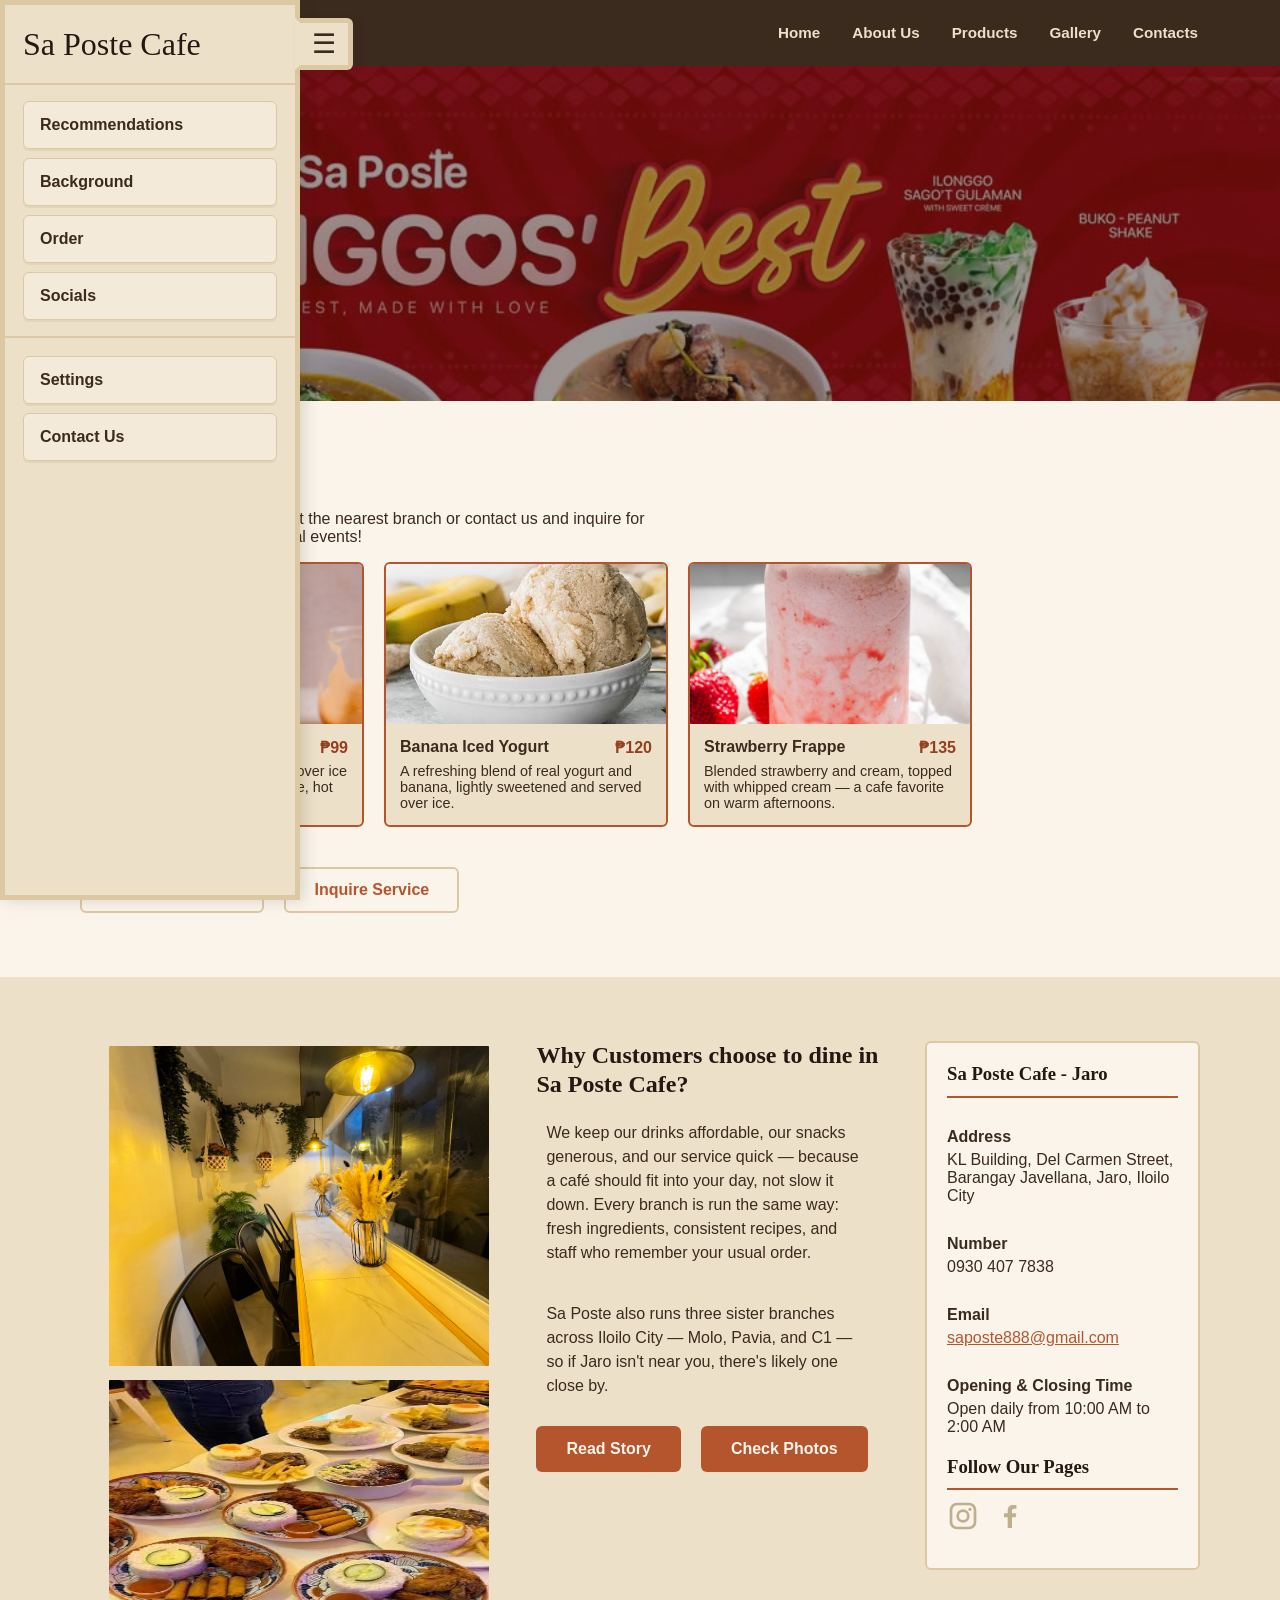
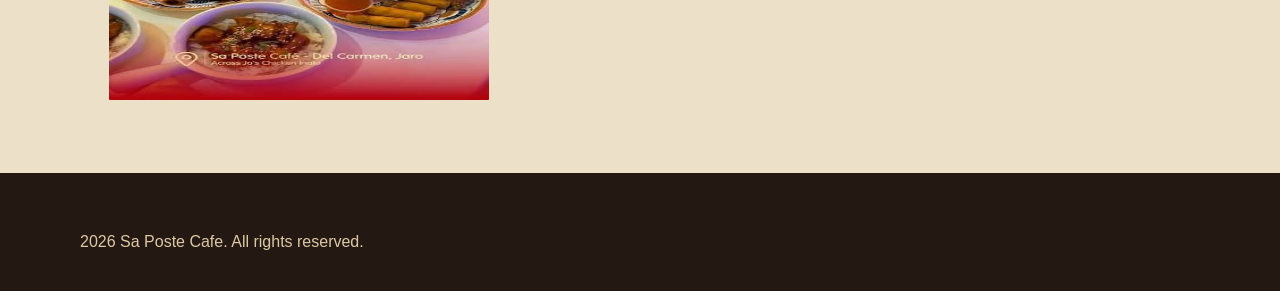
==== index.html @ d4915915 "Finished Home Page and Sidebar" ====
<!DOCTYPE html>
<html lang="en">
<head>
    <meta charset="UTF-8">
    <meta name="viewport" content="width=device-width, initial-scale=1.0">
    <title>Sa Poste Cafe | Home</title>
    <link rel="stylesheet" href="./CSS/style.css">
</head>
    <body>
        <header class="header">
            <div class="header-container">
                <a class="saposte-logo" href="index.html">
                    <img src="./Images/SaPosteCafeLogo.jpg" alt="Sa Poste Cafe Logo">
                    <span class="saposte-logo-text">Sa Poste Cafe</span>
                </a>

                <nav class="navbar">
                    <ul>
                        <li><a href="index.html">Home</a></li>
                        <li><a href="about.html">About Us</a></li>
                        <li><a href="products.html">Products</a></li>
                        <li><a href="gallery.html">Gallery</a></li>
                        <li><a href="contact.html">Contacts</a></li>
                    </ul>
                </nav>
            </div>
        </header>

        <main>

            <div class="sidebar-layout">
                <input type="checkbox" id="toggle-sidebar">

                <aside class="sidebar-wrapper">
                    <h2><span>Sa Poste Cafe </span><label for="toggle-sidebar">☰</label></h2>

                    <ul>    
                        <li><a href="#sidebar-product">Recommendations</a></li>
                        <li><a href="#sidebar-story">Background</a></li>
                        <li><a href="...">Order</a></li>
                        <li><a href="...">Socials</a></li>
                    </ul>

                    <ul>
                        <li><a href="...">Settings</a></li>
                        <li><a href="contact.html">Contact Us</a></li>
                    </ul>

                </aside>
                <label class="sidebar-toggle" for="toggle-sidebar">☰</label>
            </div>

            <section class="main-banner">
                <img class="main-banner-image" src="./Images/SaPosteBanner.jpg" alt="Sa Poste Cafe">
            </section>


            <section class="section-dimensions" id="sidebar-product">
                <div class="wrap fun-fact">
                    <div>
                        <h2>Recent Hot Picks!</h2>
                        <p>Check our Top Sellers! Order at the nearest branch or contact us and inquire for services like catering for special events!</p>

                        <div class="menu-grid">
                            <div class="menu-card">
                                <img src="./Images/iced-coffee.jpeg" alt="Sa Poste Iced Coffee">
                                    <div class="menu-card-info">
                                        <div class="menu-card-title">
                                            <span>Sa Poste Iced Coffee</span>
                                            <span class="menu-card-price">₱99</span>
                                        </div>
                                        <p class="menu-card-desc">Our house coffee blend served over ice — sweetened to your preference, hot or cold.</p>
                                    </div>
                                </div>

                                <div class="menu-card">
                                    <img src="./Images/BananicedYogurt.jfif" alt="Banana Iced Yogurt">
                                        <div class="menu-card-info">
                                            <div class="menu-card-title">
                                                <span>Banana Iced Yogurt</span>
                                                <span class="menu-card-price">₱120</span>
                                            </div>
                                        <p class="menu-card-desc">A refreshing blend of real yogurt and banana, lightly sweetened and served over ice.</p>
                                    </div>
                                </div>

                                <div class="menu-card">
                                    <img src="./Images/strawberry-frappe.jpg" alt="Strawberry Frappe">
                                        <div class="menu-card-info">
                                            <div class="menu-card-title">
                                                <span>Strawberry Frappe</span>
                                                <span class="menu-card-price">₱135</span>
                                            </div>
                                        <p class="menu-card-desc">Blended strawberry and cream, topped with whipped cream — a cafe favorite on warm afternoons.</p>
                                    </div>
                                </div>
                            </div>
                        </div>
                        
                        <div class="form-buttons">
                            <a class="button menu-button" href="products.html">Check our Menu</a>
                            <a class="button contact-button" href="contact.html">Inquire Service</a>
                        </div>
                    </div>
            </section>


            <section class="section-dimensions section-dimensions-tan" id="sidebar-story">
                <div class="wrap-grid section2-grid">
                <div class="wrap short-intro short-into-grid">
                    <div class="intro-pics">
                        <img src="./Images/gallery4.jpeg" alt="Intro Pics">
                        <img src="./Images/gallery3.jfif" alt="Intro Pics">
                    </div>

                    <div>
                        <h2>Why Customers choose to dine in Sa Poste Cafe?</h2>
                        <p>We keep our drinks affordable, our snacks generous, and our service quick — because a café should fit into your day, not slow it down. Every branch is run the same way: fresh ingredients, consistent recipes, and staff who remember your usual order.</p>
                        <p>Sa Poste also runs three sister branches across Iloilo City — Molo, Pavia, and C1 — so if Jaro isn't near you, there's likely one close by.</p>

                        <div class="form-buttons">
                            <a class="button about-button" href="about.html">Read Story</a>
                            <a class="button gallery-button" href="gallery.html">Check Photos</a>
                        </div>
                    </div>
                </div>

                <div class="contact-info-layout contact-home">
                    <aside class="contact-info">
                        <h3>Sa Poste Cafe - Jaro</h3>
                        <dl>
                            <dt>Address</dt>
                            <dd>KL Building, Del Carmen Street, Barangay Javellana, Jaro, Iloilo City</dd>

                            <dt>Number</dt>
                            <dd>0930 407 7838</dd>

                            <dt>Email</dt>
                            <dd><a href="mailto:saposte888@gmail.com">saposte888@gmail.com</a></dd>

                            <dt>Opening & Closing Time</dt>
                            <dd>Open daily from 10:00 AM to 2:00 AM</dd>
                        </dl>

                        <h3>Follow Our Pages</h3>
                        <ul class="socials">
                            <li><a href="https://www.instagram.com/saposte.iloilo?utm_source=ig_web_button_share_sheet&stkn=ZDNlZDc0MzIxNw=="><img src="./Images/instagram.svg"></a></li>
                            <li><a href="https://www.facebook.com/SaPostengapangabuhi/"><img src="./Images/facebook.svg"></a></li>
                        </ul>
                    </aside>
                </div>
                </div>
            </section>
        </main>

        <footer class="footer">
            <div class="wrap footer-container">
                <p>2026 Sa Poste Cafe. All rights reserved.</p>
            </div>
        </footer>
    </body>
</html>
---- CSS/style.css ----
/*------------->Themes natin bai para same same color and fonts naton<--------------*/
:root {
  --cream:        #FAF4EA;
  --tan:          #EDE0C8;
  --tan-line:     #DCC9A3;
  --coffee:       #3B2A1E;
  --coffee-dark:  #241813;
  --terracotta:   #B5552E;
  --terracotta-dark: #93401F;
  --sage:         #6E7C55;

  --twilight-indigo: #23395B;
  --shadow-gray: #161925;
  --blue-background: #355791;

  --font-display: "Fraunces", Georgia, serif;
  --font-body:    "Work Sans", Arial, sans-serif;

  --max-width: 1120px;
  --radius: 6px;
}
/*------------------------eto sa taas is like functions na automatic call out for design-------------------------*/

body {
    margin: 0;
    font-family: var(--font-body);
    background: var(--cream);
    color: var(--coffee);
}

.wrap { /* for divs, para ang dimensions ng websites is same length sa navbar down to footer*/
    max-width: var(--max-width);
    margin: 0 auto;
    padding: 0 24px;
}

.wrap-grid {
    max-width: var(--max-width);
    margin: 0 auto;
    padding: 0 24px;
    gap: 20px;
}

h1 {
    font-family: var(--font-display);
    line-height: 1.2;
    margin: 0 0 0.5em;
    color: var(--tan-line);
}

h2, h3 {
    font-family: var(--font-display);
    line-height: 1.2;
    margin: 0 0 0.5em;
    color: var(--coffee-dark);
}

p {
    max-width: 68ch;
}

.section-dimensions {
    padding: 64px 0;
}

.section-dimensions-tan {
    background: var(--tan);
}

.button {
    display: inline-block;
    font-family: var(--font-body);
    font-weight: 600;
    font-size: 1rem;
    padding: 12px 28px;
    border-radius: var(--radius);
    text-decoration: none;
    border: 2px solid transparent;
}


/*-----------NavBar and Header---------------*/

.header {
    background: var(--coffee);
    color: var(--cream);
    position: sticky;
    top: 0;
    z-index: 20;
}

.header .header-container {
    max-width: var(--max-width);
    margin: 0 auto;
    display: flex;
    align-items: center;
    justify-content: space-between;
    padding: 12px 24px;
    background-color: var(--coffee);
}

.saposte-logo {
    display: flex;
    align-items: center;
    gap: 12px;
    text-decoration: none;
    color: var(--cream);
}

.saposte-logo img {
    width: 42px;
    height: 42px;
    border-radius: 50%;
}

.saposte-logo-text {
    font-family: var(--font-display);
    font-size: 1.3rem;
}

.saposte-logo-text span{
    display: block;
    color: var(--tan-line);
    font-size: 0.7rem;
    letter-spacing: 0.04em;
    color: var(--tan-line);
    font-weight: 400;
}

.navbar ul {
    display: flex;
    gap: 28px;
    margin: 0;
    padding: 0;
    list-style: None;
}

.navbar a {
    color: var(--tan);
    text-decoration: none;
    font-weight: 600;
    font-size: 0.95rem;
    padding: 6px 2px;
    border-bottom: 2px solid transparent;

}

/*-----------Footer---------------*/

.footer {
    background: var(--coffee-dark);
    color: var(--tan-line);
    padding: 44px 0 24px;
}

.footer-container {
    display: grid;
    grid-template-columns: 1.4fr 1fr 1fr;
    gap: 32px;

}

/*-----------Page Banners------------*/
.main-banner {
    position: relative;
    overflow: hidden;
    aspect-ratio: 960 / 251.5;
    background: var(--coffee-dark);
    color: var(--cream);
    display: flex;
    align-items: center;
    text-align: left;
}

.main-banner::after {
    content: "";
    position: absolute;
    inset: 0;
    background: rgba(36, 24, 19, 0.45);
}

.main-banner-image {
    position: absolute;
    top: 0;
    left: 0;
    width: 100%;
    height: auto;
}

.main-banner .wrap {
    position: relative;
    z-index: 1;
}

.page-banner {
    background: var(--coffee-dark);
    color: var(--cream);
    padding: 48px 0;
    text-align: left;
}

.page-banner p {
    color: var(--tan-line);
    margin: 0;
}

/*------- Onwards down below is for the main sections design--------*/
/*---You can edit naman sa taas if you think may i-change pero keep naming consistent para di malito*/

/*-----------About Page----------*/
.about-design1 {
    align-items: start;
    display: flex;
    gap: 40px;
}

.about-design1 .about-design2 p {
    padding: 10px 10px;
    background: var(--cream);
    margin: 0 0 1.1em;
    line-height: 1.5;
}

.about-design1 img {
    width: 320px;
    border-radius: var(--radius);
    flex-shrink: 0;
    border: 2px solid var(--terracotta);
    margin-bottom: 185px;
}

.about-design p {
    margin: 0 0 1.1em;
}

.about-grid {
    display: grid;
    grid-template-columns: 1fr 1fr 1fr;
    gap: 24px;
    margin-top: 12px;
}

.about-mvv {
    background: var(--cream);
    border-top: 4px solid var(--sage);
    border-left: 4px solid var(--sage);
    border-bottom: 2px solid var(--sage);
    border-right: 2px solid var(--sage);
    border-radius: var(--radius);
    padding: 20px;
}           

/*---------Contact Page------------*/

.contacts-layout {
    display: grid;
    align-items: start;
    grid-template-columns: 1fr 1fr;
    gap: 30px;
}

.contacts-title { 
    grid-column: 1;
    grid-row: 1;
    text-align: center;
}

.contacts-title h1 {
    color: var(--terracotta-dark);
}

.contacts-form {
    background: var(--cream);
    border: 2px var(--tan-line) solid;
    padding: 40px;
    border-radius: var(--radius);
}

.form-row {
    display: grid;
    grid-template-columns: 1fr  1fr;
    gap: 18px;
}

.input {
    margin-bottom: 20px;
}

.input label {
    display: block;
    margin-bottom: 5px;
    font-weight: 600;
}

.form-buttons {
    display: flex;
    gap: 20px;
    margin-top: 15px;
}

.submit-button {
    background: var(--terracotta);
    color: var(--cream);
}

.reset-button {
    background: transparent;
    border: 2px solid var(--tan-line);
    color: var(--coffee);
}

.menu-button {
    background: var(--);
    border: 2px solid var(--tan-line);
    color: var(--terracotta);
}

.about-button {
    background: var(--terracotta);
    color: var(--cream);
}

.gallery-button {
    background: var(--terracotta);
    color: var(--cream);
}

.contact-button {
    background: transparent;
    border: 2px solid var(--tan-line);
    color: var(--terracotta);
}

textarea, input[type="text"], input[type="number"], input[type="tel"], input[type="email"], select, input[type="date"], input[type="time"], input[type="password"] {
    width: 100%;
    border: 2px solid var(--tan-line);
    border-radius: var(--radius);
    background: white;
    color: var(--coffee);
    font-family: var(--font-body);
    padding: 6px 4px;
}

textarea {
    min-height: 120px;
}

fieldset {
    padding: 15px;
    margin: 0 0 20px;
    border-radius: var(--radius);
    border: 2px solid var(--tan-line);
}

fieldset legend {
    font-weight: 600;
    padding: 0px 5px;
}

.choices {
    display: flex;
    gap: 20px;
    margin-top: 10px;
    flex-wrap: wrap;
}

.contact-info-layout{
    grid-column: 1;
    grid-row: 1;
    justify-self: center;
}

.socials {
    background: var(--cream);
}

.contact-info {
    background: var(--cream);
    border: 2px solid var(--tan-line);
    padding: 20px;
    border-radius: var(--radius);
}

.contact-info a {
    color: var(--terracotta);
}

.contact-info h3 {
    margin-top: 0;
    border-bottom: 2px solid var(--terracotta);
    padding-bottom: 10px;
}

.contact-info dt {
    margin-top: 30px;
    font-weight: 600;
}

.contact-info dd {
    margin: 5px 0 0;
    color: var(--coffee);
}

.contact-info dl {
    margin: 0 0 20px;
}

.contact-info .socials {
    display: flex;
    list-style: none;
    padding: 0;
    gap: 15px;
    margin-top: 10px;
}

.socials {
    display: flex;
    gap: 12px;
    padding: 0;
    list-style: none;
}

.socials img {
    width: 32px;
    height: 32px;
    display: block;
    object-fit: contain;
}

.file-field input[type="file"] {
    border: 1px dashed var(--tan-line);
    padding: 14px;
    background: #fff;
    width: 100%;
    border-radius: var(--radius);
}

.input .input-context {
  display: block;
  font-weight: 400;
  font-size: 0.8rem;
  color: #6b5c4d;
}

/*----------------Home Page-----------------*/

.short-intro {
    align-items: start;
    display: flex;
}

.short-intro p {
    padding: 10px 10px;
    background: var(--tan);
    margin: 0 0 1.1em;
    line-height: 1.5;
}

.intro-pics img {
    width: 380px;
    height: 320px;
    border-radius: var(--radius);
    flex-shrink: 0;
    padding: 5px;
}

.fun-fact p {
    font-family: var(--font-body);
}

.section2-grid {
    display: grid;
    grid-template-columns: 3fr 1fr;
}

.short-intro-grid {
    grid-column: 1;
}

.contact-home {
    grid-column: 2;
}

/*---------------Side Bar Home---------------*/
.sidebar-layout {
    position: relative;
    z-index: 30;
}

.sidebar-wrapper {
    background: var(--tan);
    width: 300px;
    height: 100vh;
    left: 0;
    top: 0;
    position: fixed;
    box-sizing: border-box;
    overflow-x: hidden;
    overflow-y: auto;
    transition: left 0.3s ease-in-out;
    border: 5px solid var(--tan-line);
    box-shadow: 4px 0 14px rgba(59, 42, 30, 0.16);
}

.sidebar-wrapper h2 {
    position: relative;
    margin: 0;
    font-weight: 500;
    font-size: 2rem;
    font-family: var(--font-display);
    padding: 20px 18px;
    border-bottom: 2px solid var(--tan-line);
}

.sidebar-wrapper ul {
    list-style: none;
    margin: 0;
    padding: 16px 18px;
}

.sidebar-wrapper ul + ul {
    border-top: 2px solid var(--tan-line);
    padding-top: 18px;
}

.sidebar-wrapper li + li {
    margin-top: 9px;
}

.sidebar-wrapper a {
    position: relative;
    display: block;
    color: var(--coffee);
    font-weight: 600;
    font-size: 1rem;
    padding: 14px 40px 14px 16px;
    border-radius: var(--radius);
    border: 1px solid var(--tan-line);
    background: rgba(250, 244, 234, 0.48);
    text-decoration: none;
    font-family: var(--font-body);
    box-shadow: 0 2px 0 rgba(59, 42, 30, 0.06);
}

.sidebar-layout input {
    position: fixed;
    width: 1px;
    height: 1px;
    opacity: 0;
    pointer-events: none;
}

.sidebar-wrapper h2 > label {
    display: none;
}

.sidebar-toggle {
    cursor: pointer;
    position: fixed;
    top: 18px;
    left: 295px;
    width: 58px;
    height: 52px;
    box-sizing: border-box;
    display: grid;
    place-items: center;
    background: var(--tan);
    color: var(--coffee);
    font-size: 1.7rem;
    line-height: 1;
    border-radius: 0 var(--radius) var(--radius) 0;
    border-top: 5px solid var(--tan-line);
    border-right: 5px solid var(--tan-line);
    border-bottom: 5px solid var(--tan-line);
    border-left: 5px solid var(--tan);
    box-shadow: 5px 3px 10px rgba(59, 42, 30, 0.12);
    transition: left 0.3s ease-in-out, background-color 0.2s ease;
}

.sidebar-layout input:focus-visible ~ .sidebar-toggle {
    outline: 3px solid var(--terracotta);
    outline-offset: 3px;
}

.sidebar-layout input:checked ~ .sidebar-wrapper {
    left: -300px;
}

.sidebar-layout input:checked ~ .sidebar-toggle {
    left: 0;
}

/*-----------Gallery Page---------------*/

.gallery-grid {
    display: flex;
    flex-wrap: wrap;
    gap: 20px;
    justify-content: center;
}

.gallery-box {
    width: 240px;
    background: var(--tan);
    border: 2px solid var(--terracotta);
    border-radius: var(--radius);
    text-align: center;
    padding-bottom: 10px;
}

.gallery-box img {
    width: 100%;
    height: 180px;
    object-fit: cover;
    border-radius: var(--radius) var(--radius) 0 0;
}

.gallery-box p {
    margin: 8px 0 0;
    font-weight: 600;
}

/*-----------Products Page---------------*/

.products-grid {
    display: flex;
    flex-wrap: wrap;
    gap: 20px;
    justify-content: center;
    margin-bottom: 40px;
}

.product-box {
    width: 240px;
    background: var(--cream);
    border: 2px solid var(--tan-line);
    border-radius: var(--radius);
    text-align: center;
    padding-bottom: 10px;
}

.product-box img {
    width: 100%;
    height: 160px;
    object-fit: cover;
    border-radius: var(--radius) var(--radius) 0 0;
}

.price-table {
    width: 100%;
    border-collapse: collapse;
}

.price-table th, .price-table td {
    border: 1px solid var(--tan-line);
    padding: 10px;
    text-align: left;
}

.price-table th {
    background: var(--coffee);
    color: var(--cream);
}

/*-----------Menu Section---------------*/

.menu-category {
    margin-bottom: 40px;
}

.menu-category h3 {
    color: var(--terracotta-dark);
    border-bottom: 2px solid var(--terracotta);
    padding-bottom: 8px;
    margin-bottom: 12px;
}

.menu-list {
    list-style: none;
    margin: 0;
    padding: 0;
}

.menu-list li {
    display: flex;
    justify-content: space-between;
    padding: 10px 0;
    border-bottom: 1px dashed var(--tan-line);
}

.menu-item-name {
    font-weight: 600;
}

.menu-item-price {
    color: var(--coffee-dark);
    font-weight: 600;
}

/*-----------Menu Page---------------*/

.menu-grid {
    display: flex;
    flex-wrap: wrap;
    gap: 20px;
    margin-bottom: 40px;
}

.menu-card {
    width: 280px;
    background: var(--tan);
    border: 2px solid var(--terracotta);
    border-radius: var(--radius);
    overflow: hidden;
}

.menu-card img {
    width: 100%;
    height: 160px;
    object-fit: cover;
    display: block;
}

.menu-card-info {
    padding: 14px;
}

.menu-card-title {
    display: flex;
    justify-content: space-between;
    font-weight: 600;
    margin-bottom: 6px;
}

.menu-card-price {
    color: var(--terracotta-dark);
}

.menu-card-desc {
    font-size: 0.9rem;
    margin: 0;
}
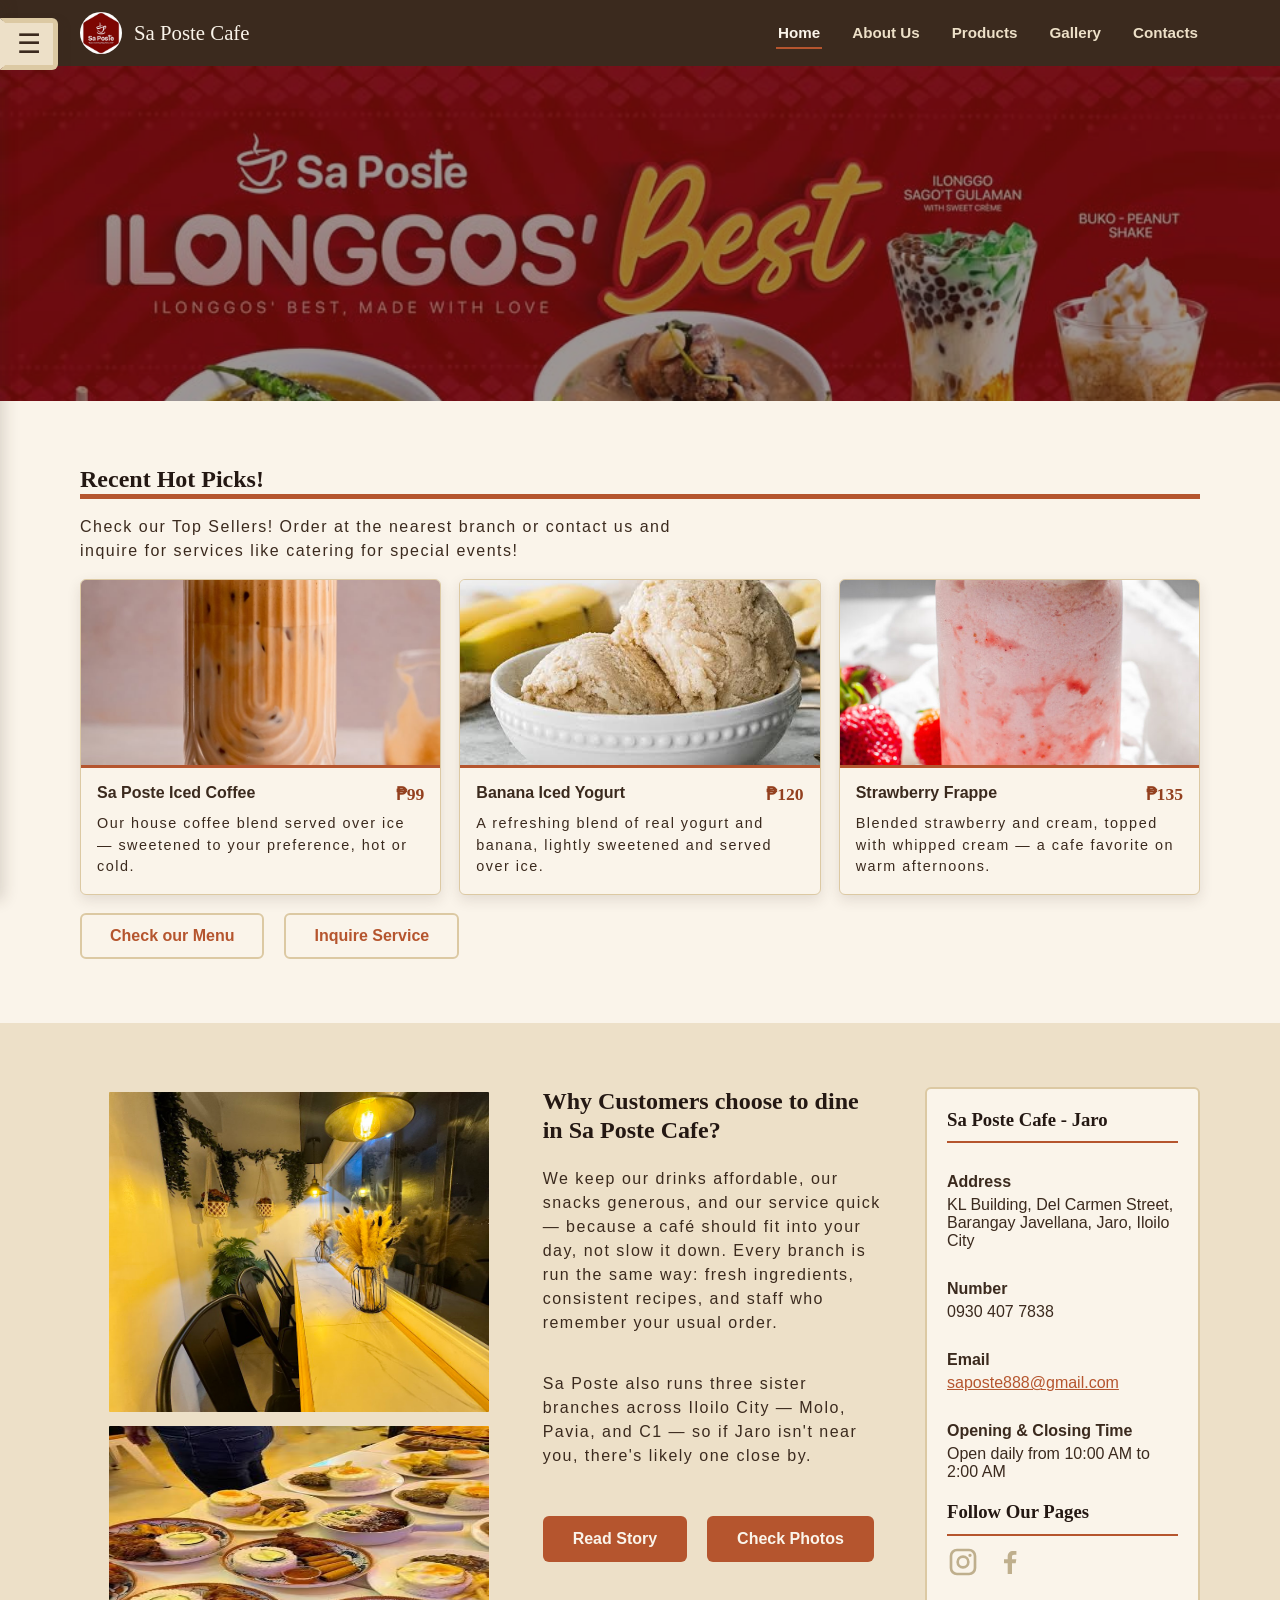
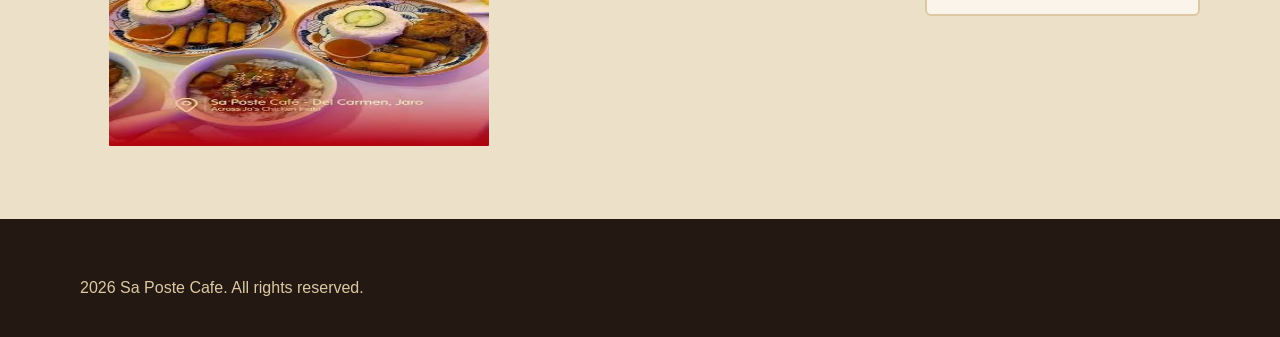
==== commit ae4e36a8: "Latest Final Output" ====
--- a/index.html
+++ b/index.html
@@ -16,7 +16,7 @@
 
                 <nav class="navbar">
                     <ul>
-                        <li><a href="index.html">Home</a></li>
+                        <li><a class="active" href="index.html">Home</a></li>
                         <li><a href="about.html">About Us</a></li>
                         <li><a href="products.html">Products</a></li>
                         <li><a href="gallery.html">Gallery</a></li>
@@ -29,7 +29,7 @@
         <main>
 
             <div class="sidebar-layout">
-                <input type="checkbox" id="toggle-sidebar">
+                <input type="checkbox" id="toggle-sidebar" checked>
 
                 <aside class="sidebar-wrapper">
                     <h2><span>Sa Poste Cafe </span><label for="toggle-sidebar">☰</label></h2>
@@ -37,12 +37,11 @@
                     <ul>    
                         <li><a href="#sidebar-product">Recommendations</a></li>
                         <li><a href="#sidebar-story">Background</a></li>
-                        <li><a href="...">Order</a></li>
-                        <li><a href="...">Socials</a></li>
+                        <li><a href="products.html">Order</a></li>
+                        <li><a href="#sidebar-story">Socials</a></li>
                     </ul>
 
                     <ul>
-                        <li><a href="...">Settings</a></li>
                         <li><a href="contact.html">Contact Us</a></li>
                     </ul>
 
@@ -107,7 +106,7 @@
 
             <section class="section-dimensions section-dimensions-tan" id="sidebar-story">
                 <div class="wrap-grid section2-grid">
-                <div class="wrap short-intro short-into-grid">
+                <div class="wrap short-intro short-intro-grid">
                     <div class="intro-pics">
                         <img src="./Images/gallery4.jpeg" alt="Intro Pics">
                         <img src="./Images/gallery3.jfif" alt="Intro Pics">
--- a/CSS/style.css
+++ b/CSS/style.css
@@ -141,9 +141,20 @@
     font-weight: 600;
     font-size: 0.95rem;
     padding: 6px 2px;
-    border-bottom: 2px solid transparent;
-
-}
+    border-bottom: 2px solid transparent; 
+}
+
+.navbar a:hover {
+    border-bottom-color: var(--terracotta);
+    color: var(--cream);
+}
+
+.navbar a.active {
+    color: var(--cream);
+    border-bottom-color: var(--terracotta);
+}
+
+
 
 /*-----------Footer---------------*/
 
@@ -222,11 +233,17 @@
 }
 
 .about-design1 img {
-    width: 320px;
+    width: 340px;
+    height: 430px;
+    box-sizing: border-box;
+    object-fit: cover;
+    object-position: center;
     border-radius: var(--radius);
     flex-shrink: 0;
-    border: 2px solid var(--terracotta);
-    margin-bottom: 185px;
+    padding: 6px;
+    background: var(--cream);
+    border: 2px solid var(--tan-line);
+    box-shadow: 10px 10px 0 var(--terracotta), 0 6px 16px rgba(59, 42, 30, 0.16);
 }
 
 .about-design p {
@@ -318,11 +335,13 @@
 .about-button {
     background: var(--terracotta);
     color: var(--cream);
+    margin-top: 20px;
 }
 
 .gallery-button {
     background: var(--terracotta);
     color: var(--cream);
+    margin-top: 20px;
 }
 
 .contact-button {
@@ -450,10 +469,11 @@
 }
 
 .short-intro p {
-    padding: 10px 10px;
+    padding: 10px 0px;
     background: var(--tan);
     margin: 0 0 1.1em;
     line-height: 1.5;
+    letter-spacing: 1.5px;
 }
 
 .intro-pics img {
@@ -466,6 +486,13 @@
 
 .fun-fact p {
     font-family: var(--font-body);
+    line-height: 1.5;
+    letter-spacing: 1.5px;
+}
+
+.fun-fact h2 {
+    font-family: var(--font-display);
+    border-bottom: 5px solid var(--terracotta);
 }
 
 .section2-grid {
@@ -592,31 +619,64 @@
 
 /*-----------Gallery Page---------------*/
 
+.gallery-section {
+    background: linear-gradient(to bottom, var(--cream) 0 260px, var(--tan) 260px 100%);
+}
+
+.gallery-intro {
+    max-width: 620px;
+    margin: 0 auto 30px;
+    text-align: center;
+}
+
+.gallery-note {
+    margin: 0 0 8px;
+    color: var(--terracotta-dark);
+    font-size: 0.8rem;
+    font-weight: 700;
+    letter-spacing: 0.14em;
+    text-transform: uppercase;
+}
+
+.gallery-intro h2 {
+    margin-bottom: 10px;
+    font-size: clamp(2rem, 4vw, 2.8rem);
+}
+
+.gallery-intro > p:last-child {
+    margin: 0 auto;
+    line-height: 1.6;
+}
+
 .gallery-grid {
-    display: flex;
-    flex-wrap: wrap;
-    gap: 20px;
-    justify-content: center;
+    display: grid;
+    grid-template-columns: repeat(auto-fit, minmax(210px, 1fr));
+    gap: 18px;
+    max-width: 1050px;
+    margin: 0 auto;
 }
 
 .gallery-box {
-    width: 240px;
-    background: var(--tan);
-    border: 2px solid var(--terracotta);
-    border-radius: var(--radius);
-    text-align: center;
-    padding-bottom: 10px;
+    margin: 0;
+    overflow: hidden;
+    background: var(--cream);
+    border: 1px solid var(--tan-line);
+    border-radius: calc(var(--radius) * 2);
+    box-shadow: 0 5px 14px rgba(59, 42, 30, 0.12);
 }
 
 .gallery-box img {
+    display: block;
     width: 100%;
-    height: 180px;
+    height: 200px;
     object-fit: cover;
-    border-radius: var(--radius) var(--radius) 0 0;
+    border-bottom: 3px solid var(--terracotta);
 }
 
 .gallery-box p {
-    margin: 8px 0 0;
+    margin: 0;
+    padding: 13px 15px 15px;
+    color: var(--coffee-dark);
     font-weight: 600;
 }
 
@@ -697,46 +757,92 @@
     font-weight: 600;
 }
 
+.menu-layout h2 {
+    margin: 42px 0 18px;
+    padding-bottom: 10px;
+    border-bottom: 3px solid var(--terracotta);
+    color: var(--coffee-dark);
+}
+
+.menu-layout h2:first-child {
+    margin-top: 0;
+}
+
 /*-----------Menu Page---------------*/
 
 .menu-grid {
-    display: flex;
-    flex-wrap: wrap;
-    gap: 20px;
-    margin-bottom: 40px;
+    display: grid;
+    grid-template-columns: repeat(auto-fit, minmax(230px, 1fr));
+    gap: 18px;
+    margin-bottom: 18px;
 }
 
 .menu-card {
-    width: 280px;
-    background: var(--tan);
-    border: 2px solid var(--terracotta);
+    background: var(--cream);
+    border: 1px solid var(--tan-line);
     border-radius: var(--radius);
     overflow: hidden;
+    box-shadow: 0 5px 14px rgba(59, 42, 30, 0.12);
 }
 
 .menu-card img {
     width: 100%;
-    height: 160px;
+    height: 185px;
     object-fit: cover;
     display: block;
+    border-bottom: 3px solid var(--terracotta);
 }
 
 .menu-card-info {
+    padding: 16px;
+}
+
+.menu-card-title {
+    display: flex;
+    justify-content: space-between;
+    align-items: flex-start;
+    gap: 12px;
+    font-weight: 600;
+    margin-bottom: 8px;
+}
+
+.menu-card-price {
+    flex-shrink: 0;
+    color: var(--terracotta-dark);
+    font-family: var(--font-display);
+    font-size: 1.1rem;
+}
+
+.menu-card-desc {
+    color: var(--coffee);
+    font-size: 0.9rem;
+    line-height: 1.55;
+    margin: 0;
+}
+
+.menu-layout .price-table {
+    overflow: hidden;
+    border: 1px solid var(--tan-line);
+    border-radius: var(--radius);
+    box-shadow: 0 5px 14px rgba(59, 42, 30, 0.1);
+}
+
+.menu-layout .price-table th,
+.menu-layout .price-table td {
     padding: 14px;
-}
-
-.menu-card-title {
-    display: flex;
-    justify-content: space-between;
-    font-weight: 600;
-    margin-bottom: 6px;
-}
-
-.menu-card-price {
+    border-color: var(--tan-line);
+}
+
+.menu-layout .price-table th {
+    background: var(--coffee-dark);
+}
+
+.menu-layout .price-table tr:nth-child(even) td {
+    background: var(--tan);
+}
+
+.menu-layout .price-table td:last-child {
     color: var(--terracotta-dark);
-}
-
-.menu-card-desc {
-    font-size: 0.9rem;
-    margin: 0;
-}
+    font-weight: 700;
+    white-space: nowrap;
+}
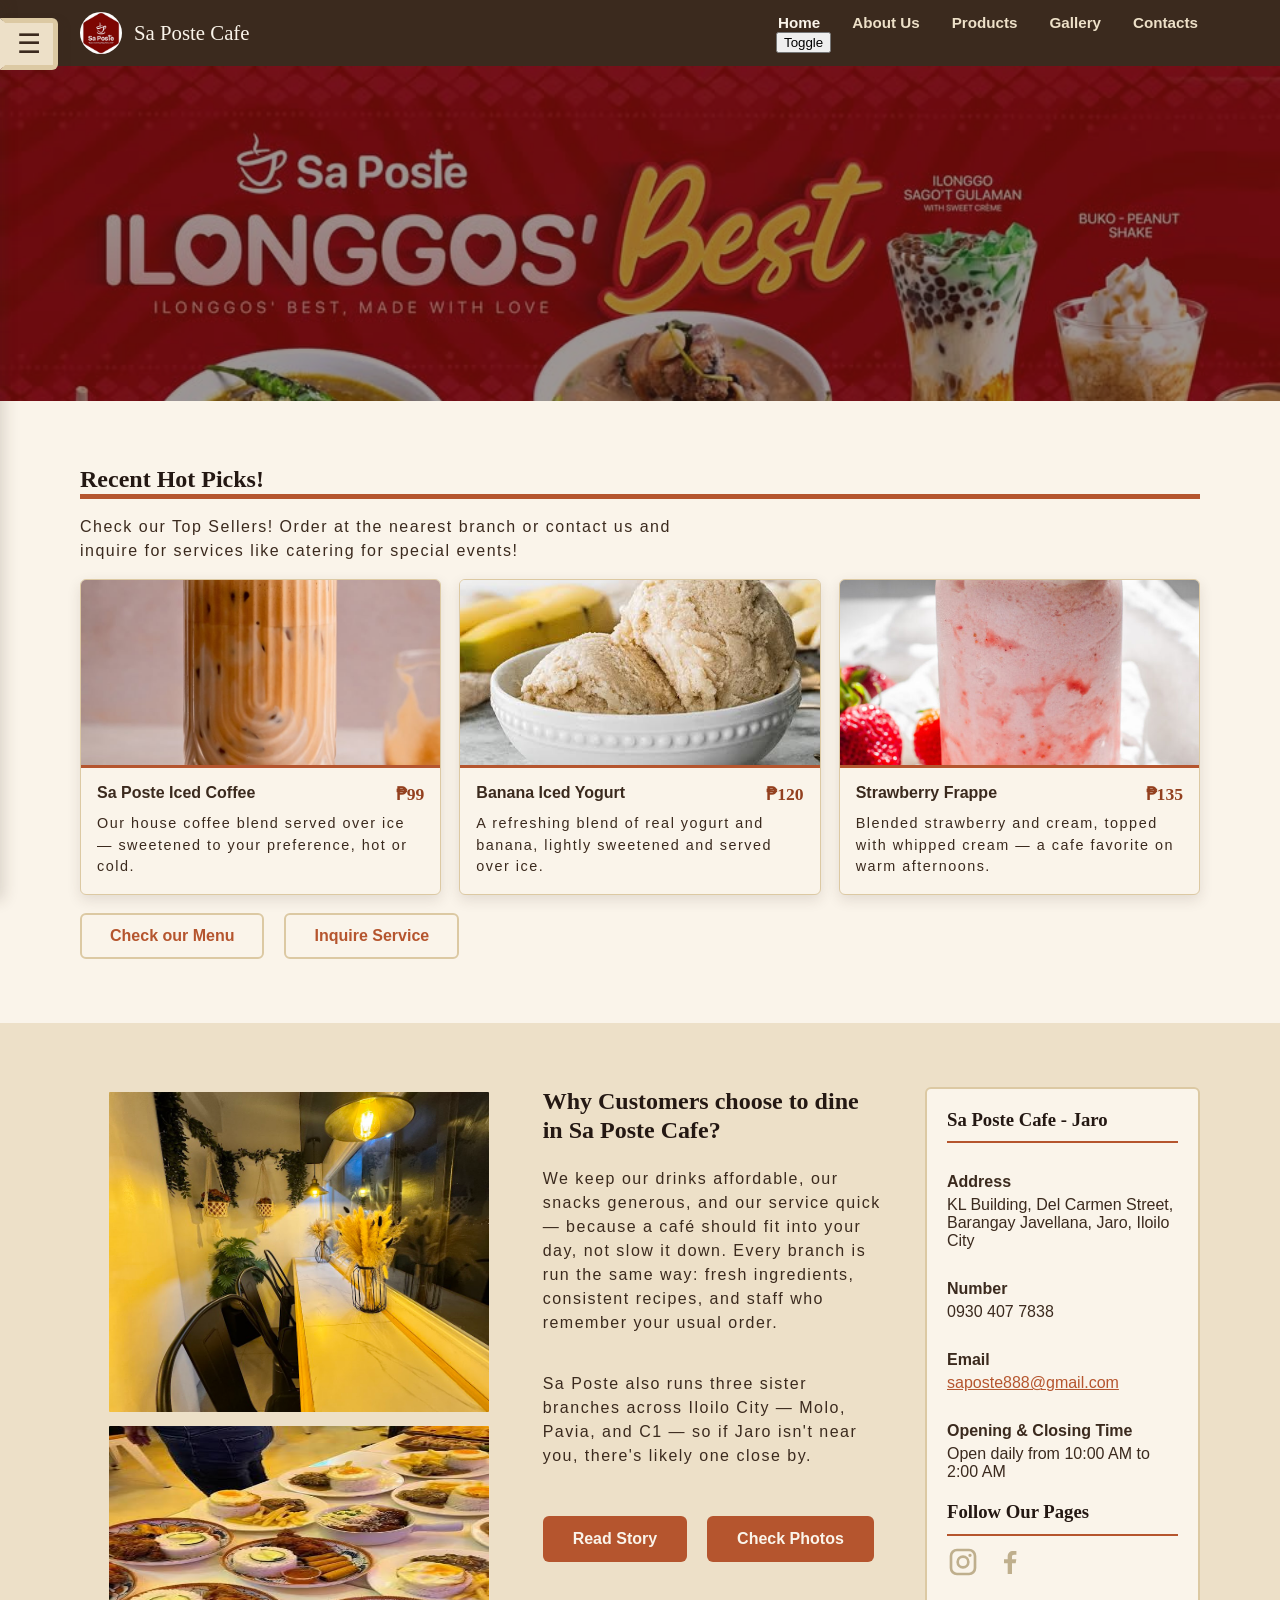
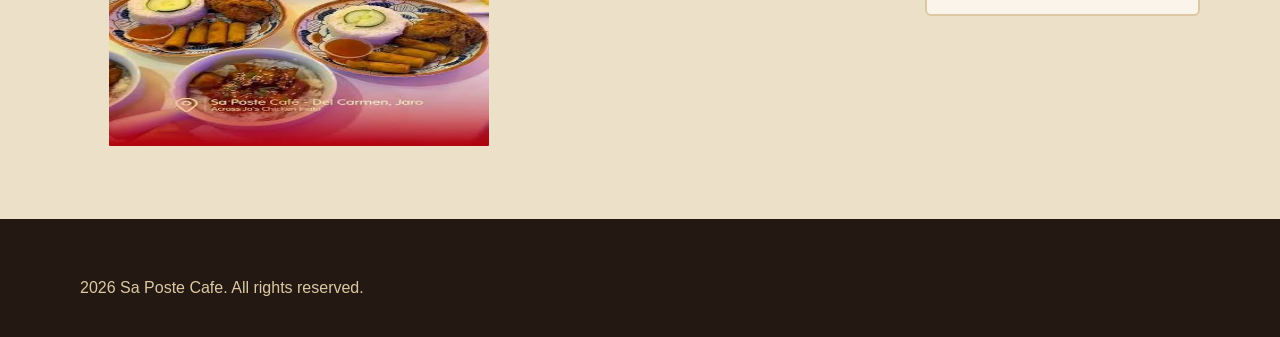
==== commit dfd73037: "dark mode (index.html only)" ====
--- a/index.html
+++ b/index.html
@@ -5,6 +5,32 @@
     <meta name="viewport" content="width=device-width, initial-scale=1.0">
     <title>Sa Poste Cafe | Home</title>
     <link rel="stylesheet" href="./CSS/style.css">
+    <style>
+        body.darkMode{
+            background-color: #2a2a2a;
+            color: #fff;
+
+            & .menu-card, aside, aside > .socials, .sidebar-toggle{
+                background-color: #2a2a2a;
+            }
+
+            & #sidebar-story, #sidebar-story p{
+                background-color: #101010;
+            }
+
+            & .menu-card-price{
+                color: var(--tan);
+            }
+
+            & dd, dt, h3{
+                color: var(--cream);
+            }
+
+            & .menu-card-desc, h2, .sidebar-toggle{
+                color: #fff;
+            }
+        }
+    </style>
 </head>
     <body>
         <header class="header">
@@ -22,6 +48,7 @@
                         <li><a href="gallery.html">Gallery</a></li>
                         <li><a href="contact.html">Contacts</a></li>
                     </ul>
+                    <button class="schemeToggle" onclick="toggleSchemeMode()">Toggle</button>
                 </nav>
             </div>
         </header>
@@ -157,5 +184,6 @@
                 <p>2026 Sa Poste Cafe. All rights reserved.</p>
             </div>
         </footer>
+        <script src="./Script/script.js"></script>
     </body>
 </html>
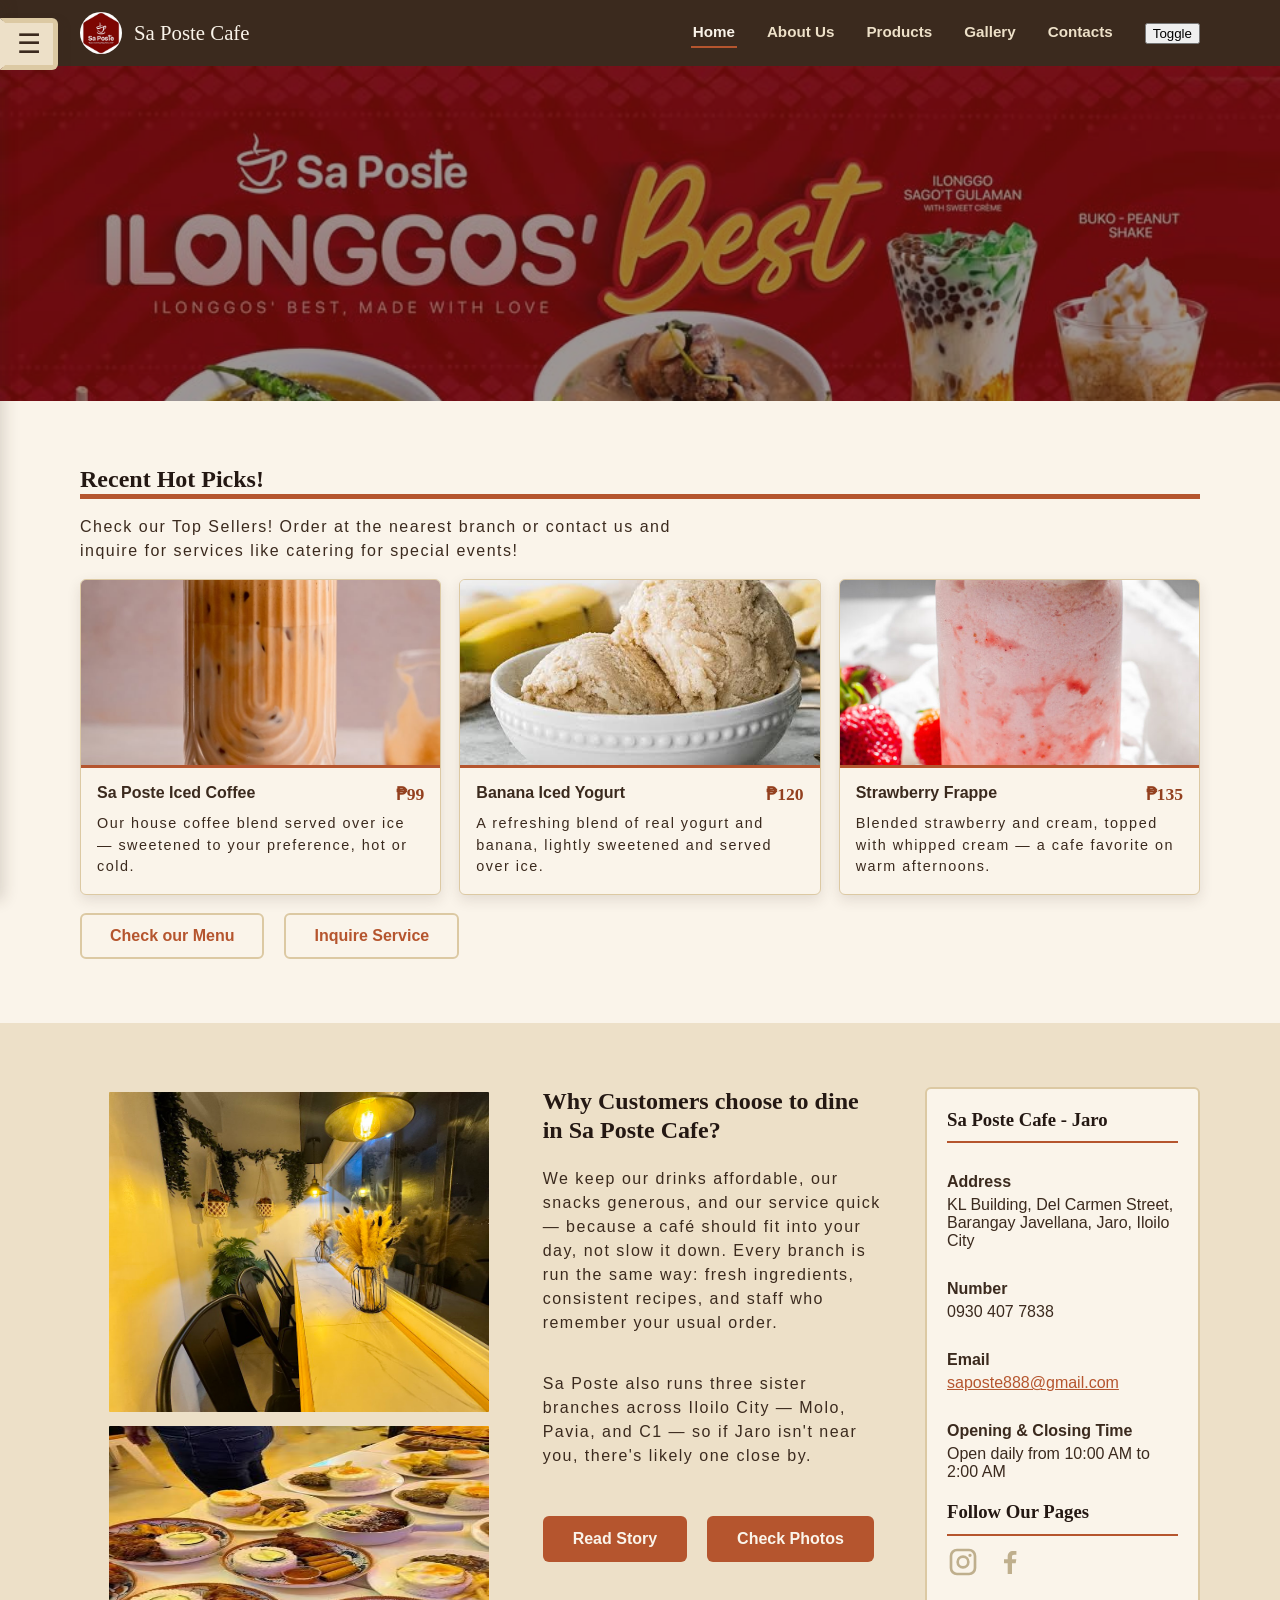
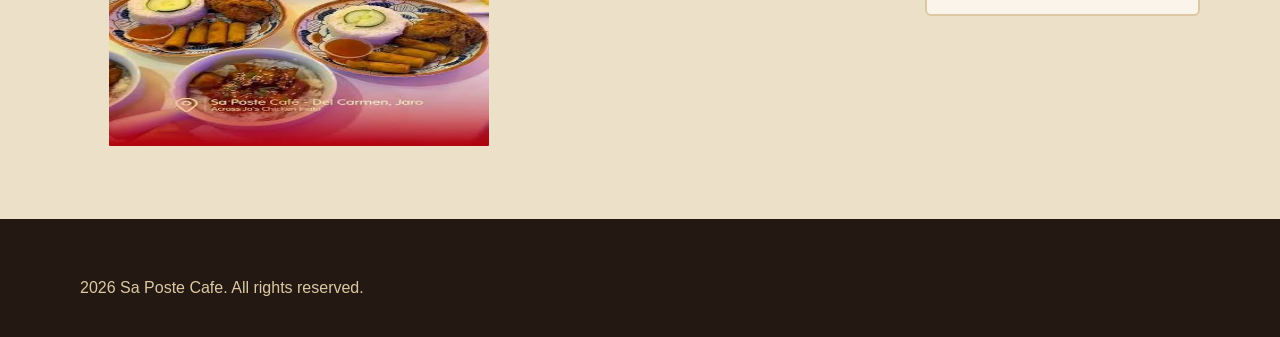
==== commit 3890fa13: "all page have toggle and css" ====
--- a/index.html
+++ b/index.html
@@ -5,51 +5,27 @@
     <meta name="viewport" content="width=device-width, initial-scale=1.0">
     <title>Sa Poste Cafe | Home</title>
     <link rel="stylesheet" href="./CSS/style.css">
-    <style>
-        body.darkMode{
-            background-color: #2a2a2a;
-            color: #fff;
-
-            & .menu-card, aside, aside > .socials, .sidebar-toggle{
-                background-color: #2a2a2a;
-            }
-
-            & #sidebar-story, #sidebar-story p{
-                background-color: #101010;
-            }
-
-            & .menu-card-price{
-                color: var(--tan);
-            }
-
-            & dd, dt, h3{
-                color: var(--cream);
-            }
-
-            & .menu-card-desc, h2, .sidebar-toggle{
-                color: #fff;
-            }
-        }
-    </style>
 </head>
     <body>
         <header class="header">
             <div class="header-container">
-                <a class="saposte-logo" href="index.html">
+                <a class="saposte-logo leftSide" href="index.html">
                     <img src="./Images/SaPosteCafeLogo.jpg" alt="Sa Poste Cafe Logo">
                     <span class="saposte-logo-text">Sa Poste Cafe</span>
                 </a>
 
-                <nav class="navbar">
-                    <ul>
-                        <li><a class="active" href="index.html">Home</a></li>
-                        <li><a href="about.html">About Us</a></li>
-                        <li><a href="products.html">Products</a></li>
-                        <li><a href="gallery.html">Gallery</a></li>
-                        <li><a href="contact.html">Contacts</a></li>
-                    </ul>
+                <div class="rightSide">
+                    <nav class="navbar">
+                        <ul>
+                            <li><a class="active" href="index.html">Home</a></li>
+                            <li><a href="about.html">About Us</a></li>
+                            <li><a href="products.html">Products</a></li>
+                            <li><a href="gallery.html">Gallery</a></li>
+                            <li><a href="contact.html">Contacts</a></li>
+                        </ul>
+                    </nav>
                     <button class="schemeToggle" onclick="toggleSchemeMode()">Toggle</button>
-                </nav>
+                </div>
             </div>
         </header>
 
--- a/CSS/style.css
+++ b/CSS/style.css
@@ -9,6 +9,10 @@
   --terracotta-dark: #93401F;
   --sage:         #6E7C55;
 
+  --black: #000;
+  --gray: #2a2a2a;
+  --white: #fff;
+
   --twilight-indigo: #23395B;
   --shadow-gray: #161925;
   --blue-background: #355791;
@@ -152,6 +156,11 @@
 .navbar a.active {
     color: var(--cream);
     border-bottom-color: var(--terracotta);
+}
+
+.header-container .rightSide{
+    display:flex;
+    gap: 30px;
 }
 
 
@@ -846,3 +855,48 @@
     font-weight: 700;
     white-space: nowrap;
 }
+
+/*-----------Dark Mode---------------*/
+
+body.darkMode{
+    background-color: var(--gray);
+    color: var(--white);
+
+    & .section-dimensions-tan, .section-dimensions-tan p, .price-table tr:nth-child(even) td{
+        background-color: var(--black);
+    }
+
+    & .menu-card, 
+    aside, aside > .socials, 
+    .sidebar-toggle, 
+    .about-design2 > p, 
+    .about-mvv, .about-mvv > p,
+    .gallery-box,
+    .contacts-form,
+    .contacts-form input,
+    .contacts-form select,
+    .contacts-form textarea{
+        background-color: var(--gray);
+    }
+
+    & .gallery-section{
+        background: linear-gradient(to bottom, var(--gray) 0 260px, var(--black) 260px 100%);
+    }
+
+    & .menu-card-price, .price-table td:last-child, .input-context{
+        color: var(--tan);
+    }
+
+    & dd, dt, h3, 
+    .gallery-box > p,
+    .contacts-form input,
+    .contacts-form select,
+    .contacts-form textarea,
+    .reset-button{
+        color: var(--cream);
+    }
+
+    & .menu-card-desc, h2, .sidebar-toggle{
+        color: var(--white);
+    }
+}
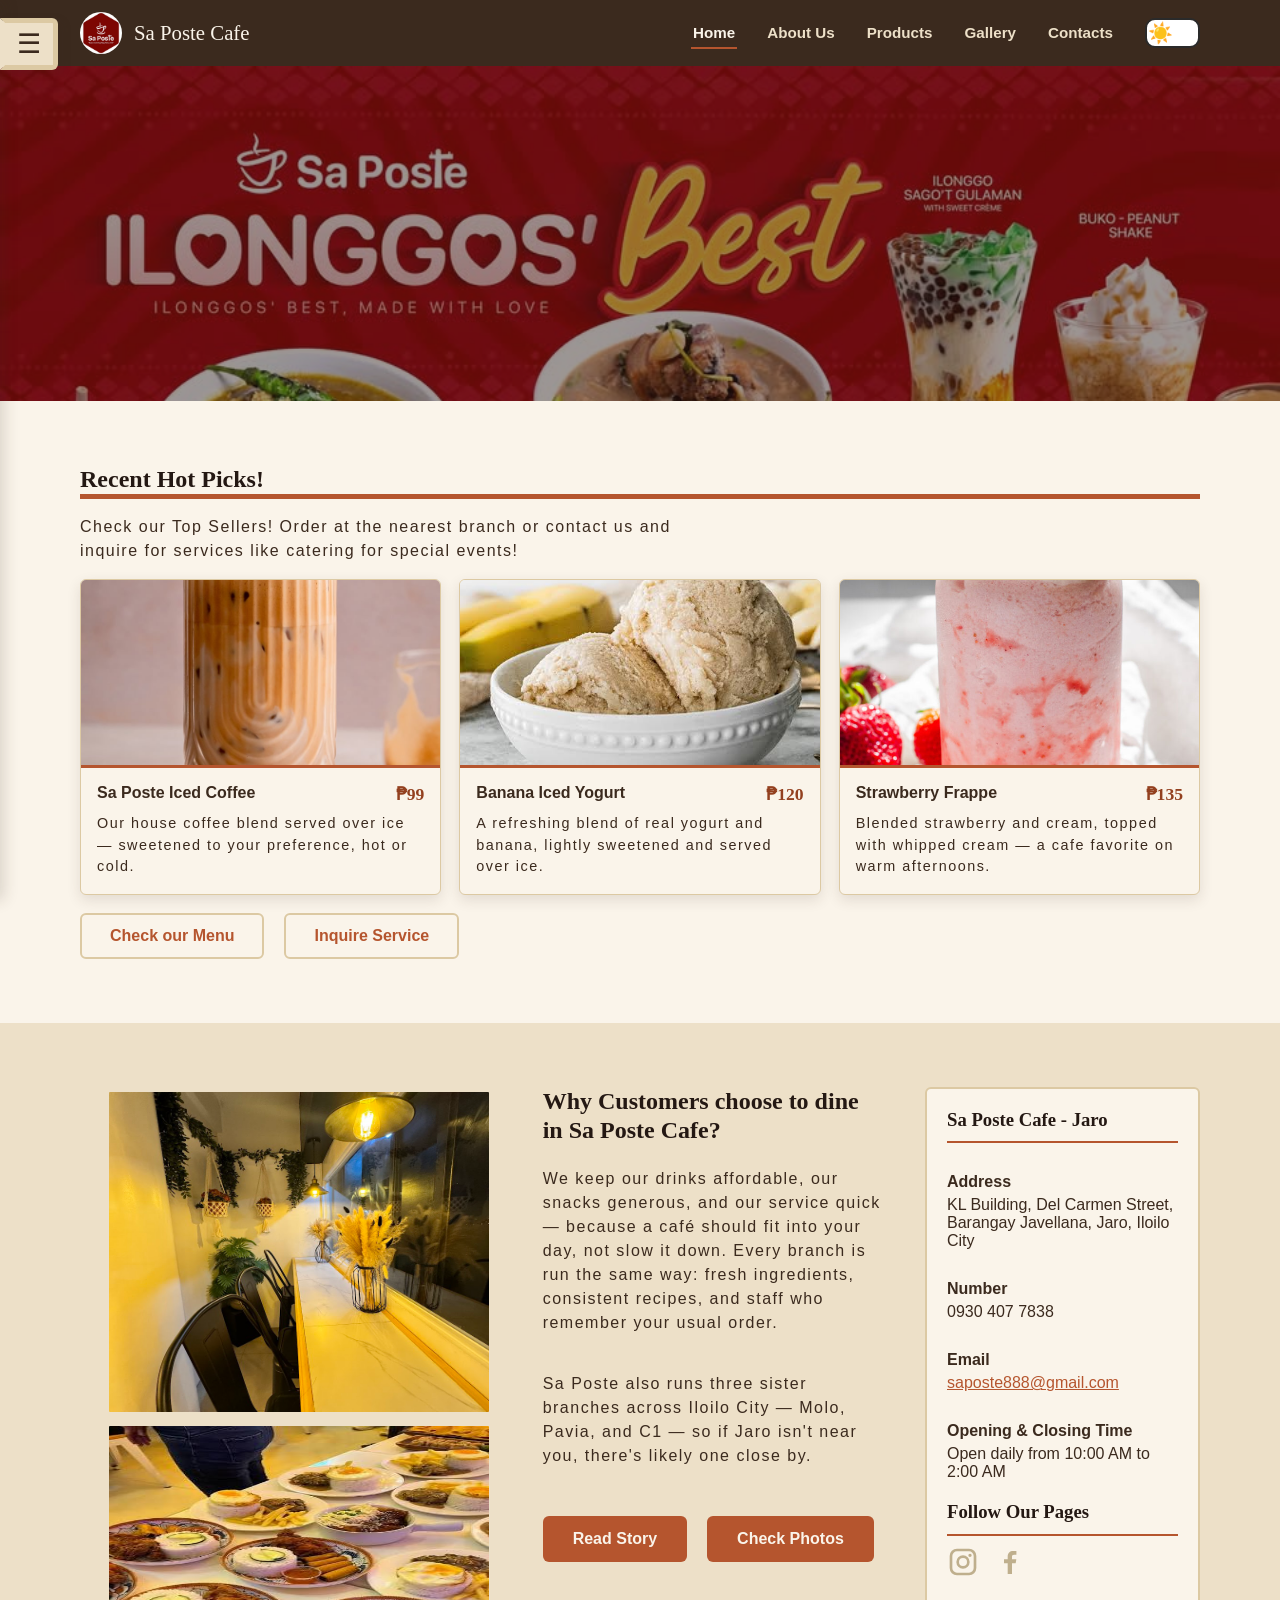
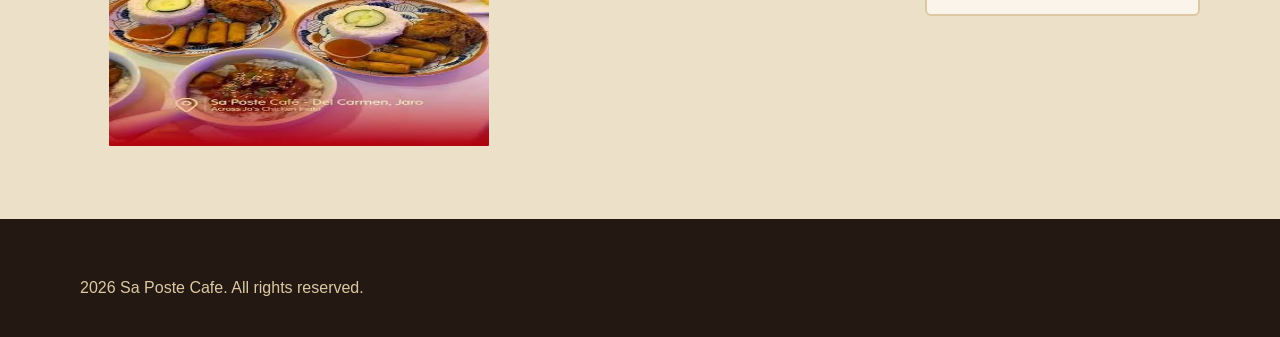
==== commit 80047a75: "styling toggle button" ====
--- a/index.html
+++ b/index.html
@@ -24,7 +24,7 @@
                             <li><a href="contact.html">Contacts</a></li>
                         </ul>
                     </nav>
-                    <button class="schemeToggle" onclick="toggleSchemeMode()">Toggle</button>
+                    <button class="schemeToggle" onclick="toggleSchemeMode()"></button>
                 </div>
             </div>
         </header>
--- a/CSS/style.css
+++ b/CSS/style.css
@@ -160,7 +160,21 @@
 
 .header-container .rightSide{
     display:flex;
+    align-items: center;
     gap: 30px;
+}
+
+.schemeToggle{
+    font-size: 1.25rem;
+    width:55px;
+    padding:1px;
+    border-radius:10px;
+    border:2px solid var(--gray);
+    background-color: var(--white);
+    text-align:left;
+    &::after{
+        content: "☀️";
+    }
 }
 
 
@@ -862,6 +876,15 @@
     background-color: var(--gray);
     color: var(--white);
 
+    & .schemeToggle{
+        background-color: var(--gray);
+        border-color: var(--black);
+        text-align:right;
+        &::after{
+            content: "🌙";
+        }
+    }
+
     & .section-dimensions-tan, .section-dimensions-tan p, .price-table tr:nth-child(even) td{
         background-color: var(--black);
     }
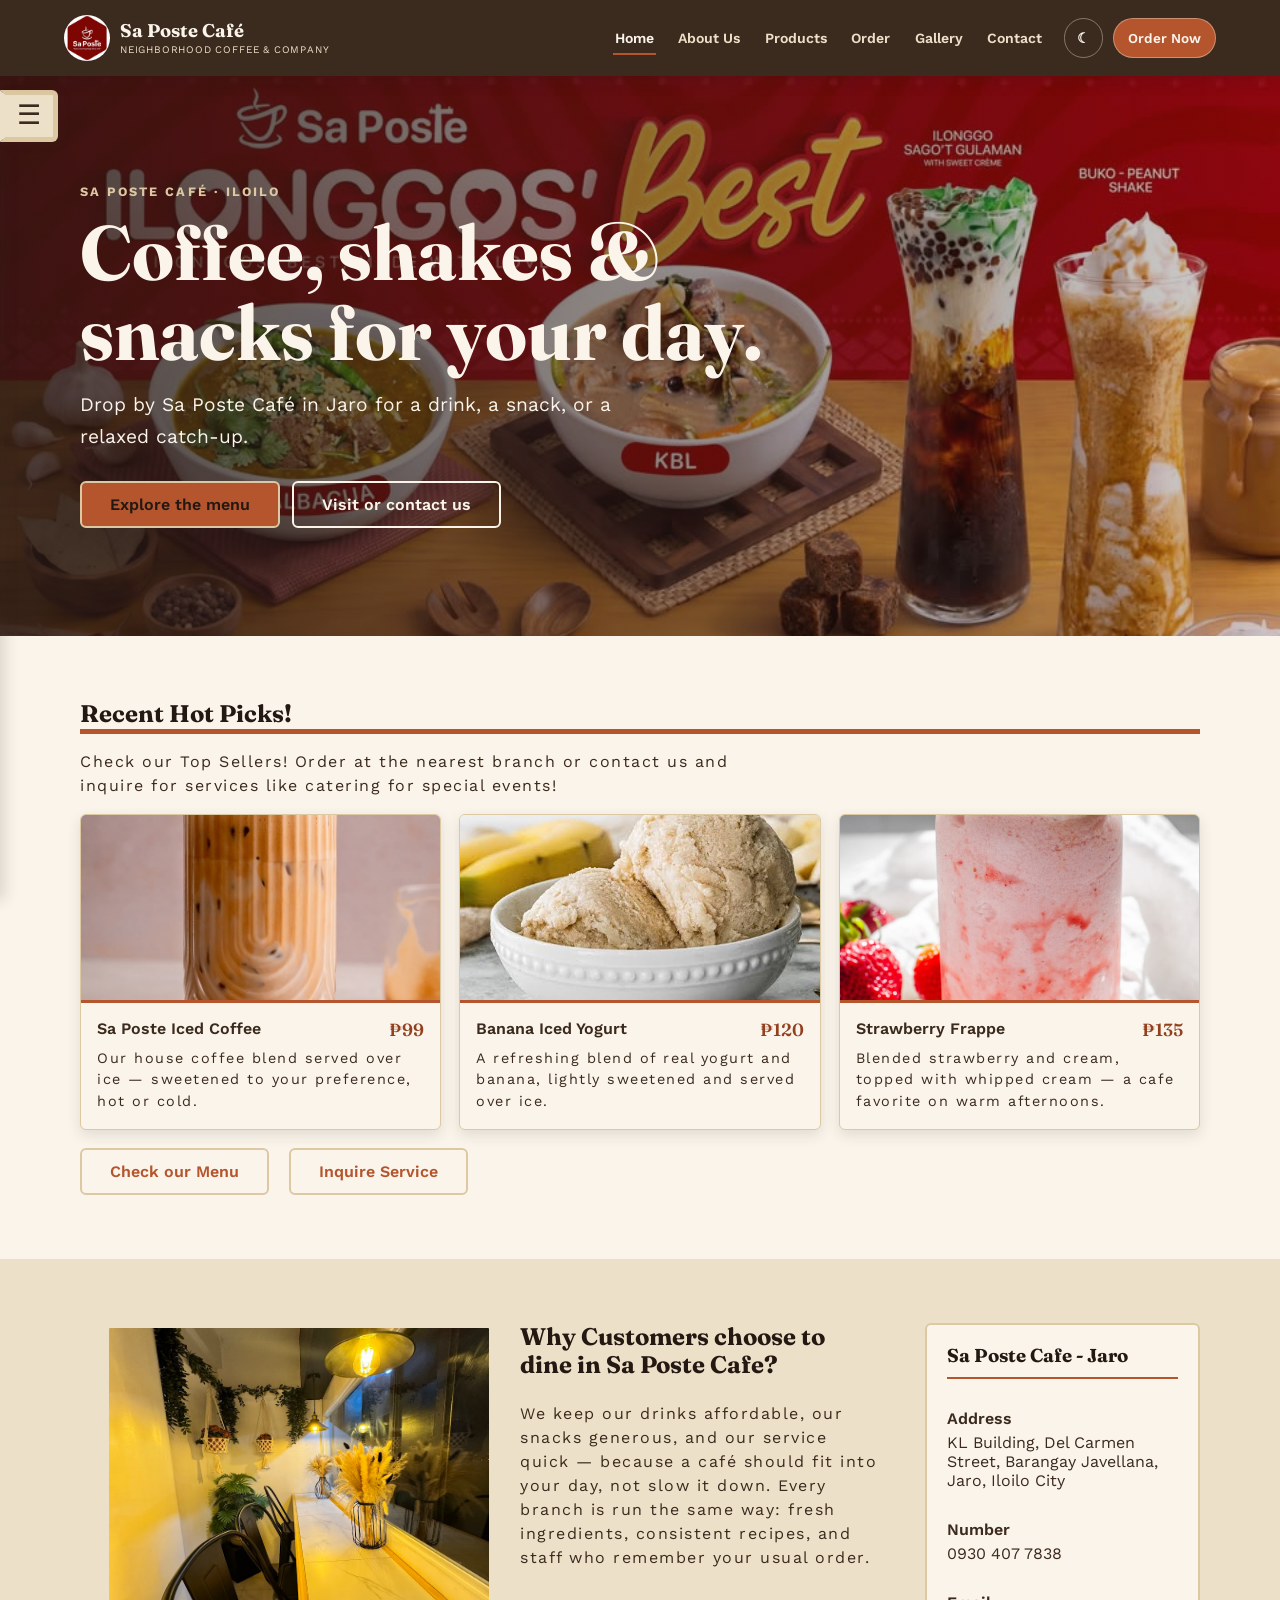
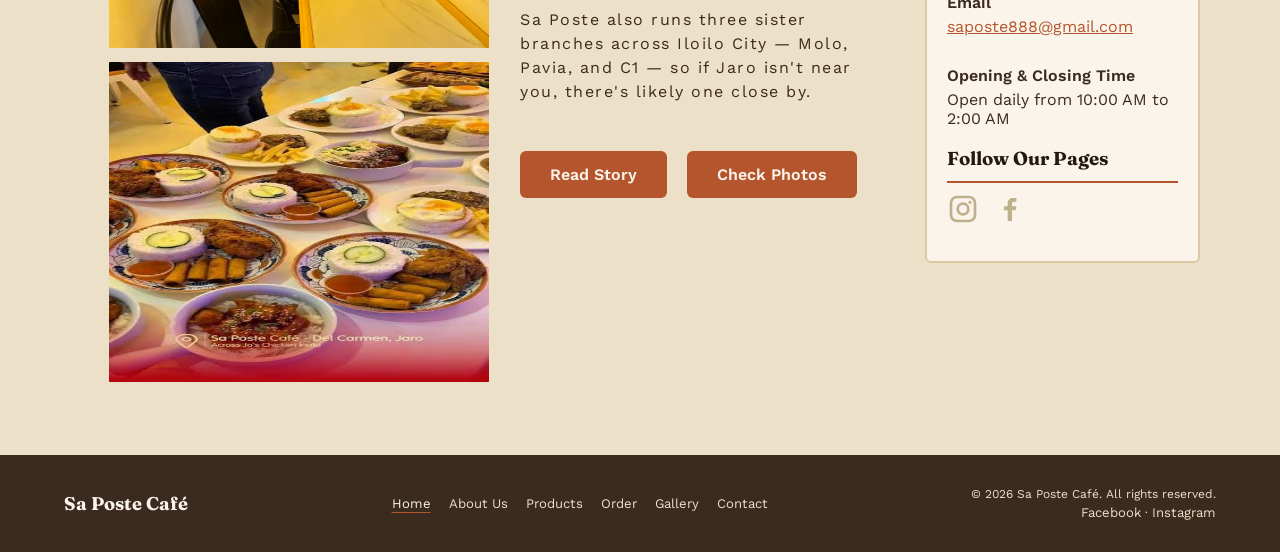
==== commit 9e16b94d: "implemented gome and shared site update, incomplete on the design, removed some duplicate headers" ====
--- a/index.html
+++ b/index.html
@@ -4,30 +4,39 @@
     <meta charset="UTF-8">
     <meta name="viewport" content="width=device-width, initial-scale=1.0">
     <title>Sa Poste Cafe | Home</title>
+    <link rel="preconnect" href="https://fonts.googleapis.com">
+    <link rel="preconnect" href="https://fonts.gstatic.com" crossorigin>
+    <link href="https://fonts.googleapis.com/css2?family=Fraunces:opsz,wght@9..144,400;9..144,700;9..144,900&family=Work+Sans:wght@400;500;600;700&display=swap" rel="stylesheet">
     <link rel="stylesheet" href="./CSS/style.css">
+    <link rel="stylesheet" href="./CSS/navigation.css">
+    <script src="./js/script.js" defer></script>
 </head>
-    <body>
-        <header class="header">
-            <div class="header-container">
-                <a class="saposte-logo leftSide" href="index.html">
-                    <img src="./Images/SaPosteCafeLogo.jpg" alt="Sa Poste Cafe Logo">
-                    <span class="saposte-logo-text">Sa Poste Cafe</span>
-                </a>
-
-                <div class="rightSide">
-                    <nav class="navbar">
-                        <ul>
-                            <li><a class="active" href="index.html">Home</a></li>
-                            <li><a href="about.html">About Us</a></li>
-                            <li><a href="products.html">Products</a></li>
-                            <li><a href="gallery.html">Gallery</a></li>
-                            <li><a href="contact.html">Contacts</a></li>
-                        </ul>
-                    </nav>
-                    <button class="schemeToggle" onclick="toggleSchemeMode()"></button>
-                </div>
+<body>
+    <header class="site-header">
+        <div class="site-header-inner">
+            <a class="site-brand" href="index.html">
+                <img src="./Images/SaPosteCafeLogo.jpg" alt="">
+                <span class="site-brand-copy"><strong>Sa Poste Café</strong><small>Neighborhood Coffee &amp; Company</small></span>
+            </a>
+            <button class="site-menu-toggle" type="button" aria-expanded="false" aria-controls="site-navigation" aria-label="Open navigation menu">
+                <span class="site-menu-label">Menu</span><span aria-hidden="true">☰</span>
+            </button>
+            <nav class="site-nav" id="site-navigation" aria-label="Main navigation">
+                <ul class="site-nav-list">
+                    <li><a href="index.html" aria-current="page">Home</a></li>
+                    <li><a href="about.html">About Us</a></li>
+                    <li><a href="products.html">Products</a></li>
+                    <li><a href="order.html">Order</a></li>
+                    <li><a href="gallery.html">Gallery</a></li>
+                    <li><a href="contact.html">Contact</a></li>
+                </ul>
+            </nav>
+            <div class="site-header-actions">
+                <button class="site-theme-toggle" type="button" aria-label="Switch to dark theme" aria-pressed="false"><span aria-hidden="true">☾</span></button>
+                <a href="order.html">Order Now</a>
             </div>
-        </header>
+        </div>
+    </header>
 
         <main>
 
@@ -40,7 +49,7 @@
                     <ul>    
                         <li><a href="#sidebar-product">Recommendations</a></li>
                         <li><a href="#sidebar-story">Background</a></li>
-                        <li><a href="products.html">Order</a></li>
+                        <li><a href="order.html">Order</a></li>
                         <li><a href="#sidebar-story">Socials</a></li>
                     </ul>
 
@@ -52,8 +61,17 @@
                 <label class="sidebar-toggle" for="toggle-sidebar">☰</label>
             </div>
 
-            <section class="main-banner">
-                <img class="main-banner-image" src="./Images/SaPosteBanner.jpg" alt="Sa Poste Cafe">
+            <section class="main-banner" aria-labelledby="home-title">
+                <img class="main-banner-image" src="./Images/SaPosteBanner.jpg" alt="">
+                <div class="home-hero-content">
+                    <p class="hero-eyebrow">Sa Poste Café · Iloilo</p>
+                    <h1 id="home-title">Coffee, shakes &amp; snacks for your day.</h1>
+                    <p>Drop by Sa Poste Café in Jaro for a drink, a snack, or a relaxed catch-up.</p>
+                    <div class="home-hero-actions">
+                        <a class="button menu-button" href="products.html">Explore the menu</a>
+                        <a class="button contact-button" href="contact.html">Visit or contact us</a>
+                    </div>
+                </div>
             </section>
 
 
@@ -146,8 +164,8 @@
 
                         <h3>Follow Our Pages</h3>
                         <ul class="socials">
-                            <li><a href="https://www.instagram.com/saposte.iloilo?utm_source=ig_web_button_share_sheet&stkn=ZDNlZDc0MzIxNw=="><img src="./Images/instagram.svg"></a></li>
-                            <li><a href="https://www.facebook.com/SaPostengapangabuhi/"><img src="./Images/facebook.svg"></a></li>
+                            <li><a href="https://www.instagram.com/saposte.iloilo?utm_source=ig_web_button_share_sheet&amp;stkn=ZDNlZDc0MzIxNw==" aria-label="Instagram"><img src="./Images/instagram.svg" alt=""></a></li>
+                            <li><a href="https://www.facebook.com/SaPostengapangabuhi/" aria-label="Facebook"><img src="./Images/facebook.svg" alt=""></a></li>
                         </ul>
                     </aside>
                 </div>
@@ -155,11 +173,22 @@
             </section>
         </main>
 
-        <footer class="footer">
-            <div class="wrap footer-container">
-                <p>2026 Sa Poste Cafe. All rights reserved.</p>
+        <footer class="site-footer">
+            <div class="site-footer-inner">
+                <a class="site-footer-brand" href="index.html">Sa Poste Café</a>
+                <nav aria-label="Footer navigation">
+                    <a href="index.html" aria-current="page">Home</a>
+                    <a href="about.html">About Us</a>
+                    <a href="products.html">Products</a>
+                    <a href="order.html">Order</a>
+                    <a href="gallery.html">Gallery</a>
+                    <a href="contact.html">Contact</a>
+                </nav>
+                <div class="site-footer-meta">
+                    <p>© 2026 Sa Poste Café. All rights reserved.</p>
+                    <p><a href="https://www.facebook.com/SaPostengapangabuhi/">Facebook</a> · <a href="https://www.instagram.com/saposte.iloilo">Instagram</a></p>
+                </div>
             </div>
         </footer>
-        <script src="./Script/script.js"></script>
     </body>
 </html>
--- a/CSS/style.css
+++ b/CSS/style.css
@@ -9,10 +9,6 @@
   --terracotta-dark: #93401F;
   --sage:         #6E7C55;
 
-  --black: #000;
-  --gray: #2a2a2a;
-  --white: #fff;
-
   --twilight-indigo: #23395B;
   --shadow-gray: #161925;
   --blue-background: #355791;
@@ -158,25 +154,6 @@
     border-bottom-color: var(--terracotta);
 }
 
-.header-container .rightSide{
-    display:flex;
-    align-items: center;
-    gap: 30px;
-}
-
-.schemeToggle{
-    font-size: 1.25rem;
-    width:55px;
-    padding:1px;
-    border-radius:10px;
-    border:2px solid var(--gray);
-    background-color: var(--white);
-    text-align:left;
-    &::after{
-        content: "☀️";
-    }
-}
-
 
 
 /*-----------Footer---------------*/
@@ -198,19 +175,21 @@
 .main-banner {
     position: relative;
     overflow: hidden;
-    aspect-ratio: 960 / 251.5;
+    min-height: clamp(380px, 48vw, 560px);
     background: var(--coffee-dark);
     color: var(--cream);
     display: flex;
     align-items: center;
     text-align: left;
+    isolation: isolate;
 }
 
 .main-banner::after {
     content: "";
     position: absolute;
     inset: 0;
-    background: rgba(36, 24, 19, 0.45);
+    background: linear-gradient(90deg, rgba(36, 24, 19, 0.82), rgba(36, 24, 19, 0.2));
+    z-index: -1;
 }
 
 .main-banner-image {
@@ -218,12 +197,84 @@
     top: 0;
     left: 0;
     width: 100%;
-    height: auto;
-}
-
-.main-banner .wrap {
+    height: 100%;
+    object-fit: cover;
+    object-position: center;
+    z-index: -2;
+}
+
+.main-banner .home-hero-content {
     position: relative;
     z-index: 1;
+    width: min(100%, 1120px);
+    margin: 0 auto;
+    padding: 68px 24px;
+}
+
+.home-hero-content .hero-eyebrow {
+    margin: 0 0 14px;
+    color: var(--tan-line);
+    font-size: 0.8rem;
+    font-weight: 700;
+    letter-spacing: 0.16em;
+    text-transform: uppercase;
+}
+
+.home-hero-content h1 {
+    max-width: 720px;
+    margin: 0 0 16px;
+    color: var(--cream);
+    font-size: clamp(2.5rem, 6vw, 5rem);
+    line-height: 1.04;
+}
+
+.home-hero-content > p:not(.hero-eyebrow) {
+    max-width: 570px;
+    margin: 0;
+    color: var(--cream);
+    font-size: clamp(1rem, 1.7vw, 1.2rem);
+    line-height: 1.65;
+}
+
+.home-hero-actions {
+    display: flex;
+    flex-wrap: wrap;
+    gap: 12px;
+    margin-top: 28px;
+}
+
+.home-hero-actions .button {
+    min-width: 142px;
+    box-sizing: border-box;
+    text-align: center;
+}
+
+.home-hero-actions .menu-button {
+    background: var(--site-header-accent, var(--terracotta));
+    color: var(--coffee-dark);
+}
+
+.home-hero-actions .contact-button {
+    border-color: var(--cream);
+    color: var(--cream);
+}
+
+.home-hero-actions .button:hover {
+    filter: brightness(1.08);
+}
+
+body.dark .home-hero-content h1,
+body.dark .home-hero-content > p:not(.hero-eyebrow) {
+    color: #FAF3E5;
+}
+
+body.dark .home-hero-actions .menu-button {
+    color: #241813;
+}
+
+body.dark .home-hero-actions .contact-button {
+    border-color: #FAF3E5;
+    color: #FAF3E5;
 }
 
 .page-banner {
@@ -540,9 +591,9 @@
 .sidebar-wrapper {
     background: var(--tan);
     width: 300px;
-    height: 100vh;
+    height: calc(100vh - 76px);
     left: 0;
-    top: 0;
+    top: 76px;
     position: fixed;
     box-sizing: border-box;
     overflow-x: hidden;
@@ -607,7 +658,7 @@
 .sidebar-toggle {
     cursor: pointer;
     position: fixed;
-    top: 18px;
+    top: 90px;
     left: 295px;
     width: 58px;
     height: 52px;
@@ -640,6 +691,75 @@
     left: 0;
 }
 
+@media (max-width: 860px) {
+    .section2-grid {
+        grid-template-columns: 1fr;
+    }
+
+    .short-intro-grid,
+    .contact-home {
+        grid-column: 1;
+    }
+
+    .short-intro {
+        flex-direction: column;
+    }
+
+    .intro-pics {
+        display: grid;
+        grid-template-columns: repeat(2, minmax(0, 1fr));
+        gap: 12px;
+        width: 100%;
+    }
+
+    .intro-pics img {
+        box-sizing: border-box;
+        width: 100%;
+        height: clamp(150px, 30vw, 260px);
+        object-fit: cover;
+    }
+
+    .contact-info-layout {
+        justify-self: stretch;
+    }
+}
+
+@media (max-width: 560px) {
+    .main-banner {
+        min-height: 430px;
+    }
+
+    .main-banner .home-hero-content {
+        padding: 48px 20px;
+    }
+
+    .home-hero-content h1 {
+        font-size: clamp(2.4rem, 12vw, 3.4rem);
+    }
+
+    .home-hero-actions {
+        align-items: stretch;
+        flex-direction: column;
+        max-width: 250px;
+    }
+
+    .intro-pics {
+        grid-template-columns: 1fr;
+    }
+
+    .intro-pics img {
+        height: 220px;
+    }
+
+    .footer-container {
+        grid-template-columns: 1fr;
+    }
+
+    .form-buttons {
+        flex-wrap: wrap;
+    }
+}
+
 /*-----------Gallery Page---------------*/
 
 .gallery-section {
@@ -869,57 +989,3 @@
     font-weight: 700;
     white-space: nowrap;
 }
-
-/*-----------Dark Mode---------------*/
-
-body.darkMode{
-    background-color: var(--gray);
-    color: var(--white);
-
-    & .schemeToggle{
-        background-color: var(--gray);
-        border-color: var(--black);
-        text-align:right;
-        &::after{
-            content: "🌙";
-        }
-    }
-
-    & .section-dimensions-tan, .section-dimensions-tan p, .price-table tr:nth-child(even) td{
-        background-color: var(--black);
-    }
-
-    & .menu-card, 
-    aside, aside > .socials, 
-    .sidebar-toggle, 
-    .about-design2 > p, 
-    .about-mvv, .about-mvv > p,
-    .gallery-box,
-    .contacts-form,
-    .contacts-form input,
-    .contacts-form select,
-    .contacts-form textarea{
-        background-color: var(--gray);
-    }
-
-    & .gallery-section{
-        background: linear-gradient(to bottom, var(--gray) 0 260px, var(--black) 260px 100%);
-    }
-
-    & .menu-card-price, .price-table td:last-child, .input-context{
-        color: var(--tan);
-    }
-
-    & dd, dt, h3, 
-    .gallery-box > p,
-    .contacts-form input,
-    .contacts-form select,
-    .contacts-form textarea,
-    .reset-button{
-        color: var(--cream);
-    }
-
-    & .menu-card-desc, h2, .sidebar-toggle{
-        color: var(--white);
-    }
-}
--- a/CSS/navigation.css
+++ b/CSS/navigation.css
@@ -0,0 +1,332 @@
+:root {
+    --site-header-bg: #3B2A1E;
+    --site-header-text: #FAF4EA;
+    --site-header-muted: #EDE0C8;
+    --site-header-accent: #B5552E;
+    --site-header-focus: #F2B84B;
+    --site-font-body: var(--font-body, "Work Sans", Arial, sans-serif);
+}
+
+body.dark {
+    --site-header-bg: #1B1612;
+    --site-header-text: #FAF3E5;
+    --site-header-muted: #BBA99A;
+    --site-header-accent: #F5A38C;
+    --site-header-focus: #F2B84B;
+    --cream: #1B1612;
+    --tan: #2C221D;
+    --tan-line: #4A3A31;
+    --coffee: #FAF3E5;
+    --coffee-dark: #FAF3E5;
+    --terracotta: #F5A38C;
+    --terracotta-dark: #F5A38C;
+    --sage: #A9B893;
+    background: #1B1612;
+    color: #FAF3E5;
+}
+
+.site-header {
+    position: sticky;
+    top: 0;
+    z-index: 40;
+    color: var(--site-header-text);
+    background: var(--site-header-bg);
+    box-shadow: 0 4px 16px rgba(36, 24, 19, 0.16);
+}
+
+.site-header-inner {
+    box-sizing: border-box;
+    width: min(100%, 1200px);
+    min-height: 76px;
+    margin: 0 auto;
+    padding: 10px 24px;
+    display: flex;
+    align-items: center;
+    justify-content: space-between;
+    gap: 20px;
+    font-family: var(--site-font-body);
+}
+
+.site-brand {
+    display: inline-flex;
+    flex: 0 0 auto;
+    align-items: center;
+    gap: 10px;
+    color: var(--site-header-text);
+    text-decoration: none;
+}
+
+.site-brand img {
+    display: block;
+    width: 46px;
+    height: 46px;
+    border-radius: 50%;
+    object-fit: cover;
+}
+
+.site-brand-copy {
+    display: grid;
+    gap: 2px;
+}
+
+.site-brand-copy strong {
+    font-family: var(--font-display, Fraunces, Georgia, serif);
+    font-size: 1.15rem;
+    line-height: 1.1;
+}
+
+.site-brand-copy small {
+    color: var(--site-header-muted);
+    font-size: 0.63rem;
+    letter-spacing: 0.08em;
+    text-transform: uppercase;
+}
+
+.site-nav {
+    margin-left: auto;
+}
+
+.site-nav-list {
+    display: flex;
+    align-items: center;
+    gap: clamp(10px, 1.6vw, 22px);
+    margin: 0;
+    padding: 0;
+    list-style: none;
+}
+
+.site-nav a {
+    display: inline-block;
+    padding: 9px 2px 7px;
+    border-bottom: 2px solid transparent;
+    color: var(--site-header-muted);
+    font-size: 0.88rem;
+    font-weight: 600;
+    text-decoration: none;
+    transition: color 160ms ease, border-color 160ms ease;
+}
+
+.site-nav a:hover,
+.site-nav a[aria-current="page"] {
+    border-bottom-color: var(--site-header-accent);
+    color: var(--site-header-text);
+}
+
+.site-header-actions {
+    display: flex;
+    flex: 0 0 auto;
+    align-items: center;
+    gap: 10px;
+}
+
+.site-header-actions a,
+.site-theme-toggle,
+.site-menu-toggle {
+    min-height: 40px;
+    box-sizing: border-box;
+    display: inline-flex;
+    align-items: center;
+    justify-content: center;
+    border: 1px solid rgba(237, 224, 200, 0.42);
+    border-radius: 999px;
+    color: var(--site-header-text);
+    font: 600 0.85rem var(--site-font-body);
+    text-decoration: none;
+}
+
+.site-header-actions a {
+    padding: 0 14px;
+    background: var(--site-header-accent);
+}
+
+.site-theme-toggle,
+.site-menu-toggle {
+    padding: 0 12px;
+    background: transparent;
+    cursor: pointer;
+}
+
+.site-menu-toggle {
+    display: none;
+    gap: 8px;
+}
+
+.site-header a:focus-visible,
+.site-header button:focus-visible {
+    outline: 3px solid var(--site-header-focus);
+    outline-offset: 3px;
+}
+
+.site-footer {
+    color: var(--site-header-muted);
+    background: var(--site-header-bg);
+    font-family: var(--site-font-body);
+}
+
+.site-footer-inner {
+    box-sizing: border-box;
+    width: min(100%, 1200px);
+    margin: 0 auto;
+    padding: 28px 24px;
+    display: grid;
+    grid-template-columns: auto 1fr auto;
+    align-items: center;
+    gap: 20px;
+}
+
+.site-footer-brand {
+    color: var(--site-header-text);
+    font-family: var(--font-display, Fraunces, Georgia, serif);
+    font-size: 1.15rem;
+    font-weight: 700;
+    text-decoration: none;
+}
+
+.site-footer nav {
+    display: flex;
+    justify-content: center;
+    flex-wrap: wrap;
+    gap: 8px 18px;
+}
+
+.site-footer nav a,
+.site-footer-meta a {
+    color: var(--site-header-muted);
+    font-size: 0.82rem;
+    text-decoration: none;
+}
+
+.site-footer nav a:hover,
+.site-footer nav a[aria-current="page"],
+.site-footer-meta a:hover {
+    color: var(--site-header-text);
+    text-decoration: underline;
+    text-decoration-color: var(--site-header-accent);
+    text-underline-offset: 4px;
+}
+
+.site-footer-meta {
+    text-align: right;
+    font-size: 0.75rem;
+}
+
+.site-footer-meta p {
+    margin: 4px 0;
+}
+
+.site-footer a:focus-visible {
+    outline: 3px solid var(--site-header-focus);
+    outline-offset: 3px;
+}
+
+@media (max-width: 1050px) {
+    .site-header-inner {
+        flex-wrap: wrap;
+        gap: 10px 16px;
+    }
+
+    .site-nav {
+        order: 3;
+        width: 100%;
+        margin: 0;
+    }
+
+    .site-nav-list {
+        justify-content: center;
+    }
+}
+
+@media (max-width: 720px) {
+    .site-header-inner {
+        display: grid;
+        grid-template-columns: minmax(0, 1fr) auto;
+        gap: 10px;
+        padding: 10px 16px;
+    }
+
+    .site-brand img {
+        width: 42px;
+        height: 42px;
+    }
+
+    .site-brand-copy strong {
+        font-size: 1rem;
+    }
+
+    .site-brand-copy small {
+        font-size: 0.55rem;
+    }
+
+    html.js .site-menu-toggle {
+        grid-column: 2;
+        grid-row: 1;
+        display: inline-flex;
+    }
+
+    .site-header-actions {
+        grid-column: 1 / -1;
+        grid-row: 2;
+        justify-content: flex-end;
+    }
+
+    .site-nav {
+        grid-column: 1 / -1;
+        grid-row: 3;
+        order: initial;
+        width: auto;
+        padding: 4px 0 6px;
+    }
+
+    html.js .site-nav {
+        display: none;
+    }
+
+    html.js .site-nav.is-open {
+        display: block;
+    }
+
+    .site-nav-list {
+        display: grid;
+        grid-template-columns: repeat(2, minmax(0, 1fr));
+        gap: 4px 12px;
+    }
+
+    .site-nav a {
+        display: block;
+        padding: 10px 8px;
+    }
+
+    .site-footer-inner {
+        grid-template-columns: 1fr;
+        justify-items: center;
+        gap: 14px;
+        padding: 24px 16px;
+    }
+
+    .site-footer nav {
+        gap: 10px 16px;
+    }
+
+    .site-footer-meta {
+        text-align: center;
+    }
+}
+
+@media (max-width: 380px) {
+    .site-brand-copy small {
+        display: none;
+    }
+
+    .site-header-actions a,
+    .site-theme-toggle,
+    .site-menu-toggle {
+        min-height: 36px;
+        font-size: 0.8rem;
+    }
+}
+
+@media (prefers-reduced-motion: reduce) {
+    .site-nav a {
+        transition: none;
+    }
+}
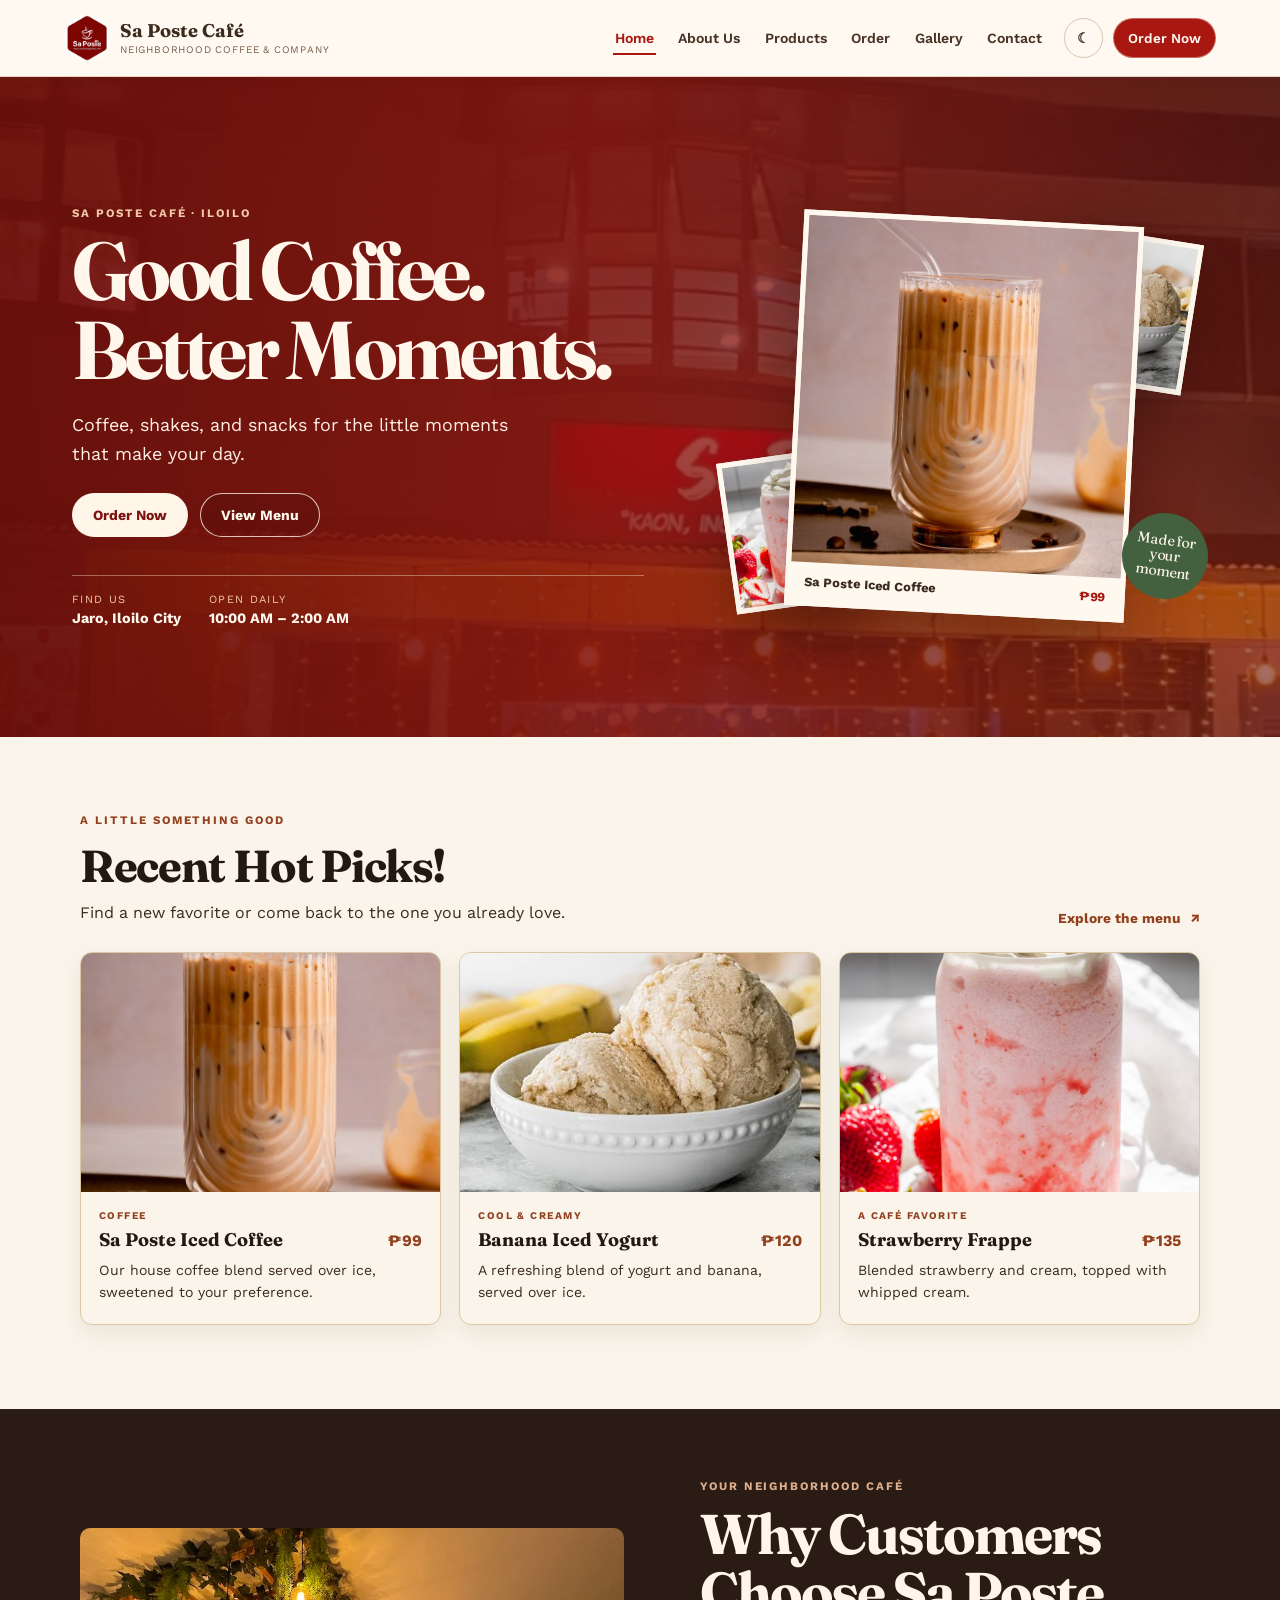
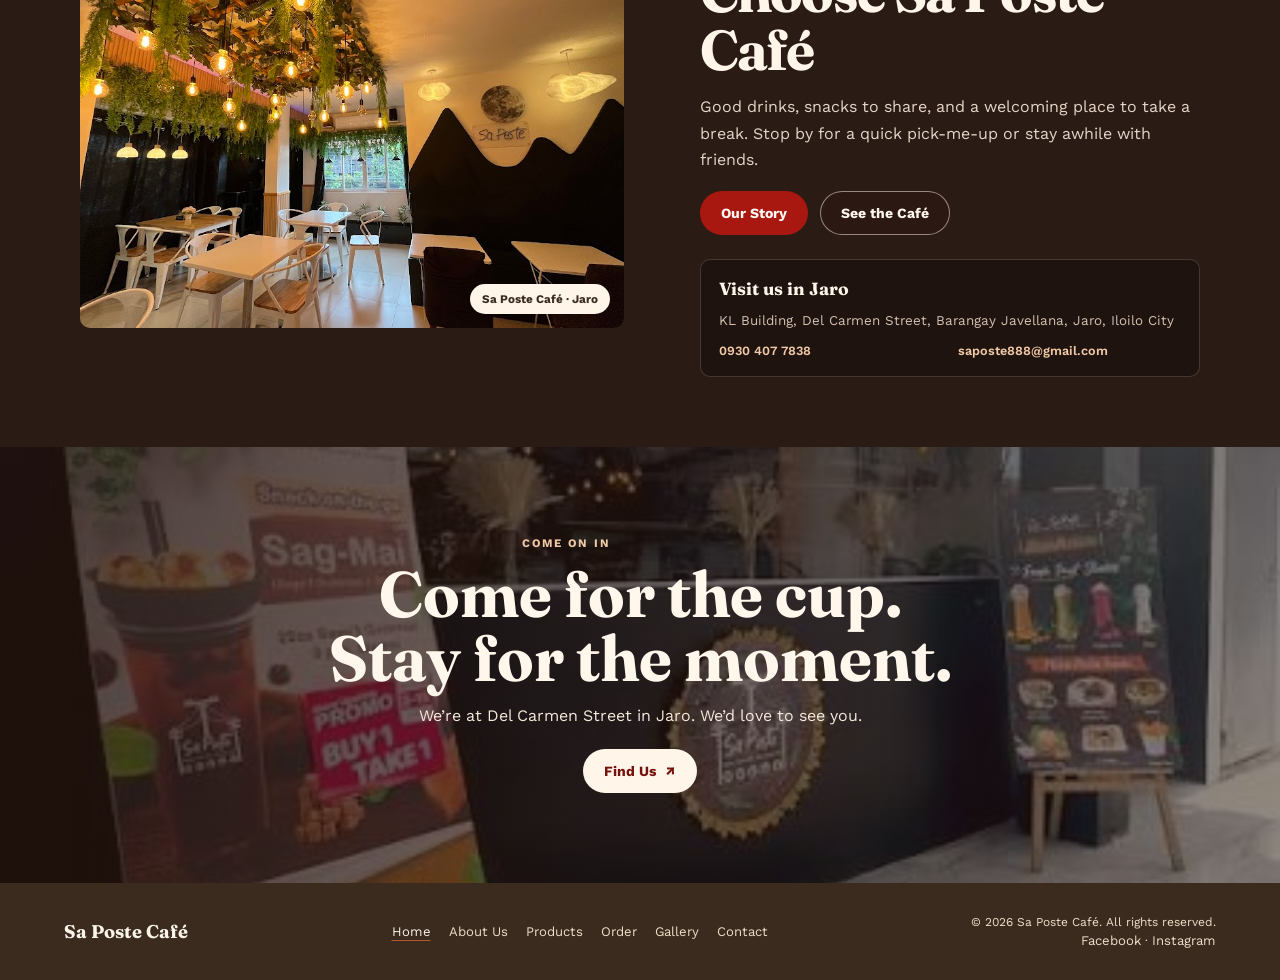
==== commit dfdcd6f2: "change design and color paletter to match figma template, added light/dark toggle" ====
--- a/index.html
+++ b/index.html
@@ -3,7 +3,8 @@
 <head>
     <meta charset="UTF-8">
     <meta name="viewport" content="width=device-width, initial-scale=1.0">
-    <title>Sa Poste Cafe | Home</title>
+    <meta name="theme-color" content="#FAF4EA">
+    <title>Sa Poste Café | Good Coffee. Better Moments.</title>
     <link rel="preconnect" href="https://fonts.googleapis.com">
     <link rel="preconnect" href="https://fonts.gstatic.com" crossorigin>
     <link href="https://fonts.googleapis.com/css2?family=Fraunces:opsz,wght@9..144,400;9..144,700;9..144,900&family=Work+Sans:wght@400;500;600;700&display=swap" rel="stylesheet">
@@ -11,10 +12,10 @@
     <link rel="stylesheet" href="./CSS/navigation.css">
     <script src="./js/script.js" defer></script>
 </head>
-<body>
-    <header class="site-header">
+<body class="home-page">
+    <header class="site-header home-site-header">
         <div class="site-header-inner">
-            <a class="site-brand" href="index.html">
+            <a class="site-brand" href="index.html" aria-label="Sa Poste Café home">
                 <img src="./Images/SaPosteCafeLogo.jpg" alt="">
                 <span class="site-brand-copy"><strong>Sa Poste Café</strong><small>Neighborhood Coffee &amp; Company</small></span>
             </a>
@@ -38,157 +39,139 @@
         </div>
     </header>
 
-        <main>
-
-            <div class="sidebar-layout">
-                <input type="checkbox" id="toggle-sidebar" checked>
-
-                <aside class="sidebar-wrapper">
-                    <h2><span>Sa Poste Cafe </span><label for="toggle-sidebar">☰</label></h2>
-
-                    <ul>    
-                        <li><a href="#sidebar-product">Recommendations</a></li>
-                        <li><a href="#sidebar-story">Background</a></li>
-                        <li><a href="order.html">Order</a></li>
-                        <li><a href="#sidebar-story">Socials</a></li>
-                    </ul>
-
-                    <ul>
-                        <li><a href="contact.html">Contact Us</a></li>
-                    </ul>
-
-                </aside>
-                <label class="sidebar-toggle" for="toggle-sidebar">☰</label>
-            </div>
-
-            <section class="main-banner" aria-labelledby="home-title">
-                <img class="main-banner-image" src="./Images/SaPosteBanner.jpg" alt="">
-                <div class="home-hero-content">
-                    <p class="hero-eyebrow">Sa Poste Café · Iloilo</p>
-                    <h1 id="home-title">Coffee, shakes &amp; snacks for your day.</h1>
-                    <p>Drop by Sa Poste Café in Jaro for a drink, a snack, or a relaxed catch-up.</p>
+    <main>
+        <section class="home-hero" aria-labelledby="home-title">
+            <img class="home-hero-background" src="./Images/gallery1.jpeg" alt="">
+            <div class="home-hero-inner">
+                <div class="home-hero-copy">
+                    <p class="home-eyebrow">Sa Poste Café · Iloilo</p>
+                    <h1 id="home-title">Good Coffee.<br>Better Moments.</h1>
+                    <p>Coffee, shakes, and snacks for the little moments that make your day.</p>
                     <div class="home-hero-actions">
-                        <a class="button menu-button" href="products.html">Explore the menu</a>
-                        <a class="button contact-button" href="contact.html">Visit or contact us</a>
+                        <a class="home-button home-button-primary" href="order.html">Order Now</a>
+                        <a class="home-button home-button-outline" href="products.html">View Menu</a>
                     </div>
-                </div>
-            </section>
-
-
-            <section class="section-dimensions" id="sidebar-product">
-                <div class="wrap fun-fact">
-                    <div>
-                        <h2>Recent Hot Picks!</h2>
-                        <p>Check our Top Sellers! Order at the nearest branch or contact us and inquire for services like catering for special events!</p>
-
-                        <div class="menu-grid">
-                            <div class="menu-card">
-                                <img src="./Images/iced-coffee.jpeg" alt="Sa Poste Iced Coffee">
-                                    <div class="menu-card-info">
-                                        <div class="menu-card-title">
-                                            <span>Sa Poste Iced Coffee</span>
-                                            <span class="menu-card-price">₱99</span>
-                                        </div>
-                                        <p class="menu-card-desc">Our house coffee blend served over ice — sweetened to your preference, hot or cold.</p>
-                                    </div>
-                                </div>
-
-                                <div class="menu-card">
-                                    <img src="./Images/BananicedYogurt.jfif" alt="Banana Iced Yogurt">
-                                        <div class="menu-card-info">
-                                            <div class="menu-card-title">
-                                                <span>Banana Iced Yogurt</span>
-                                                <span class="menu-card-price">₱120</span>
-                                            </div>
-                                        <p class="menu-card-desc">A refreshing blend of real yogurt and banana, lightly sweetened and served over ice.</p>
-                                    </div>
-                                </div>
-
-                                <div class="menu-card">
-                                    <img src="./Images/strawberry-frappe.jpg" alt="Strawberry Frappe">
-                                        <div class="menu-card-info">
-                                            <div class="menu-card-title">
-                                                <span>Strawberry Frappe</span>
-                                                <span class="menu-card-price">₱135</span>
-                                            </div>
-                                        <p class="menu-card-desc">Blended strawberry and cream, topped with whipped cream — a cafe favorite on warm afternoons.</p>
-                                    </div>
-                                </div>
-                            </div>
-                        </div>
-                        
-                        <div class="form-buttons">
-                            <a class="button menu-button" href="products.html">Check our Menu</a>
-                            <a class="button contact-button" href="contact.html">Inquire Service</a>
-                        </div>
-                    </div>
-            </section>
-
-
-            <section class="section-dimensions section-dimensions-tan" id="sidebar-story">
-                <div class="wrap-grid section2-grid">
-                <div class="wrap short-intro short-intro-grid">
-                    <div class="intro-pics">
-                        <img src="./Images/gallery4.jpeg" alt="Intro Pics">
-                        <img src="./Images/gallery3.jfif" alt="Intro Pics">
-                    </div>
-
-                    <div>
-                        <h2>Why Customers choose to dine in Sa Poste Cafe?</h2>
-                        <p>We keep our drinks affordable, our snacks generous, and our service quick — because a café should fit into your day, not slow it down. Every branch is run the same way: fresh ingredients, consistent recipes, and staff who remember your usual order.</p>
-                        <p>Sa Poste also runs three sister branches across Iloilo City — Molo, Pavia, and C1 — so if Jaro isn't near you, there's likely one close by.</p>
-
-                        <div class="form-buttons">
-                            <a class="button about-button" href="about.html">Read Story</a>
-                            <a class="button gallery-button" href="gallery.html">Check Photos</a>
-                        </div>
+                    <div class="home-hero-facts" aria-label="Sa Poste Café Jaro information">
+                        <div><span>Find us</span><strong>Jaro, Iloilo City</strong></div>
+                        <div><span>Open daily</span><strong>10:00 AM – 2:00 AM</strong></div>
                     </div>
                 </div>
 
-                <div class="contact-info-layout contact-home">
-                    <aside class="contact-info">
-                        <h3>Sa Poste Cafe - Jaro</h3>
-                        <dl>
-                            <dt>Address</dt>
-                            <dd>KL Building, Del Carmen Street, Barangay Javellana, Jaro, Iloilo City</dd>
-
-                            <dt>Number</dt>
-                            <dd>0930 407 7838</dd>
-
-                            <dt>Email</dt>
-                            <dd><a href="mailto:saposte888@gmail.com">saposte888@gmail.com</a></dd>
-
-                            <dt>Opening & Closing Time</dt>
-                            <dd>Open daily from 10:00 AM to 2:00 AM</dd>
-                        </dl>
-
-                        <h3>Follow Our Pages</h3>
-                        <ul class="socials">
-                            <li><a href="https://www.instagram.com/saposte.iloilo?utm_source=ig_web_button_share_sheet&amp;stkn=ZDNlZDc0MzIxNw==" aria-label="Instagram"><img src="./Images/instagram.svg" alt=""></a></li>
-                            <li><a href="https://www.facebook.com/SaPostengapangabuhi/" aria-label="Facebook"><img src="./Images/facebook.svg" alt=""></a></li>
-                        </ul>
-                    </aside>
-                </div>
-                </div>
-            </section>
-        </main>
-
-        <footer class="site-footer">
-            <div class="site-footer-inner">
-                <a class="site-footer-brand" href="index.html">Sa Poste Café</a>
-                <nav aria-label="Footer navigation">
-                    <a href="index.html" aria-current="page">Home</a>
-                    <a href="about.html">About Us</a>
-                    <a href="products.html">Products</a>
-                    <a href="order.html">Order</a>
-                    <a href="gallery.html">Gallery</a>
-                    <a href="contact.html">Contact</a>
-                </nav>
-                <div class="site-footer-meta">
-                    <p>© 2026 Sa Poste Café. All rights reserved.</p>
-                    <p><a href="https://www.facebook.com/SaPostengapangabuhi/">Facebook</a> · <a href="https://www.instagram.com/saposte.iloilo">Instagram</a></p>
+                <div class="home-hero-showcase" aria-label="Sa Poste Café favorites">
+                    <figure class="home-drink-card home-drink-main">
+                        <img src="./Images/iced-coffee.jpeg" alt="Sa Poste iced coffee">
+                        <figcaption><span>Sa Poste Iced Coffee</span><strong>₱99</strong></figcaption>
+                    </figure>
+                    <figure class="home-drink-card home-drink-side home-drink-yogurt">
+                        <img src="./Images/BananicedYogurt.jfif" alt="Banana iced yogurt">
+                    </figure>
+                    <figure class="home-drink-card home-drink-side home-drink-frappe">
+                        <img src="./Images/strawberry-frappe.jpg" alt="Strawberry frappe">
+                    </figure>
+                    <span class="home-showcase-sticker" aria-hidden="true">Made for<br>your moment</span>
                 </div>
             </div>
-        </footer>
-    </body>
+        </section>
+
+        <section class="home-picks" id="home-picks" aria-labelledby="home-picks-title">
+            <div class="home-section-inner">
+                <div class="home-section-heading">
+                    <div>
+                        <p class="home-eyebrow home-eyebrow-red">A LITTLE SOMETHING GOOD</p>
+                        <h2 id="home-picks-title">Recent Hot Picks!</h2>
+                        <p>Find a new favorite or come back to the one you already love.</p>
+                    </div>
+                    <a class="home-text-link" href="products.html">Explore the menu <span aria-hidden="true">↗</span></a>
+                </div>
+
+                <div class="home-pick-grid">
+                    <article class="home-pick-card">
+                        <a class="home-pick-image" href="products.html" aria-label="See Sa Poste Iced Coffee on the menu">
+                            <img src="./Images/iced-coffee.jpeg" alt="">
+                        </a>
+                        <div class="home-pick-info">
+                            <p class="home-pick-category">COFFEE</p>
+                            <div class="home-pick-title"><h3>Sa Poste Iced Coffee</h3><strong>₱99</strong></div>
+                            <p>Our house coffee blend served over ice, sweetened to your preference.</p>
+                        </div>
+                    </article>
+
+                    <article class="home-pick-card">
+                        <a class="home-pick-image" href="products.html" aria-label="See Banana Iced Yogurt on the menu">
+                            <img src="./Images/BananicedYogurt.jfif" alt="">
+                        </a>
+                        <div class="home-pick-info">
+                            <p class="home-pick-category">COOL &amp; CREAMY</p>
+                            <div class="home-pick-title"><h3>Banana Iced Yogurt</h3><strong>₱120</strong></div>
+                            <p>A refreshing blend of yogurt and banana, served over ice.</p>
+                        </div>
+                    </article>
+
+                    <article class="home-pick-card">
+                        <a class="home-pick-image" href="products.html" aria-label="See Strawberry Frappe on the menu">
+                            <img src="./Images/strawberry-frappe.jpg" alt="">
+                        </a>
+                        <div class="home-pick-info">
+                            <p class="home-pick-category">A CAFÉ FAVORITE</p>
+                            <div class="home-pick-title"><h3>Strawberry Frappe</h3><strong>₱135</strong></div>
+                            <p>Blended strawberry and cream, topped with whipped cream.</p>
+                        </div>
+                    </article>
+                </div>
+            </div>
+        </section>
+
+        <section class="home-story" aria-labelledby="home-story-title">
+            <div class="home-story-inner">
+                <div class="home-story-photo">
+                    <img src="./Images/gallery2.jpeg" alt="Inside the Sa Poste Café Jaro location">
+                    <span>Sa Poste Café · Jaro</span>
+                </div>
+                <div class="home-story-copy">
+                    <p class="home-eyebrow">YOUR NEIGHBORHOOD CAFÉ</p>
+                    <h2 id="home-story-title">Why Customers Choose Sa Poste Café</h2>
+                    <p>Good drinks, snacks to share, and a welcoming place to take a break. Stop by for a quick pick-me-up or stay awhile with friends.</p>
+                    <div class="home-story-links">
+                        <a class="home-button home-button-primary" href="about.html">Our Story</a>
+                        <a class="home-button home-button-outline" href="gallery.html">See the Café</a>
+                    </div>
+                    <div class="home-contact-card">
+                        <h3>Visit us in Jaro</h3>
+                        <p>KL Building, Del Carmen Street, Barangay Javellana, Jaro, Iloilo City</p>
+                        <a href="tel:+639304077838">0930 407 7838</a>
+                        <a href="mailto:saposte888@gmail.com">saposte888@gmail.com</a>
+                    </div>
+                </div>
+            </div>
+        </section>
+
+        <section class="home-visit" aria-labelledby="home-visit-title">
+            <img src="./Images/SaPosteFrontPic.jpeg" alt="">
+            <div class="home-visit-content">
+                <p class="home-eyebrow">COME ON IN</p>
+                <h2 id="home-visit-title">Come for the cup.<br>Stay for the moment.</h2>
+                <p>We’re at Del Carmen Street in Jaro. We’d love to see you.</p>
+                <a class="home-button home-button-light" href="contact.html">Find Us <span aria-hidden="true">↗</span></a>
+            </div>
+        </section>
+    </main>
+
+    <footer class="site-footer">
+        <div class="site-footer-inner">
+            <a class="site-footer-brand" href="index.html">Sa Poste Café</a>
+            <nav aria-label="Footer navigation">
+                <a href="index.html" aria-current="page">Home</a>
+                <a href="about.html">About Us</a>
+                <a href="products.html">Products</a>
+                <a href="order.html">Order</a>
+                <a href="gallery.html">Gallery</a>
+                <a href="contact.html">Contact</a>
+            </nav>
+            <div class="site-footer-meta">
+                <p>© 2026 Sa Poste Café. All rights reserved.</p>
+                <p><a href="https://www.facebook.com/SaPostengapangabuhi/">Facebook</a> · <a href="https://www.instagram.com/saposte.iloilo">Instagram</a></p>
+            </div>
+        </div>
+    </footer>
+</body>
 </html>
--- a/CSS/style.css
+++ b/CSS/style.css
@@ -537,226 +537,875 @@
 
 /*----------------Home Page-----------------*/
 
-.short-intro {
-    align-items: start;
-    display: flex;
-}
-
-.short-intro p {
-    padding: 10px 0px;
-    background: var(--tan);
-    margin: 0 0 1.1em;
-    line-height: 1.5;
-    letter-spacing: 1.5px;
-}
-
-.intro-pics img {
-    width: 380px;
-    height: 320px;
-    border-radius: var(--radius);
-    flex-shrink: 0;
-    padding: 5px;
-}
-
-.fun-fact p {
-    font-family: var(--font-body);
-    line-height: 1.5;
-    letter-spacing: 1.5px;
-}
-
-.fun-fact h2 {
-    font-family: var(--font-display);
-    border-bottom: 5px solid var(--terracotta);
-}
-
-.section2-grid {
+.home-page .home-hero {
+    position: relative;
     display: grid;
-    grid-template-columns: 3fr 1fr;
-}
-
-.short-intro-grid {
-    grid-column: 1;
-}
-
-.contact-home {
-    grid-column: 2;
-}
-
-/*---------------Side Bar Home---------------*/
-.sidebar-layout {
-    position: relative;
-    z-index: 30;
-}
-
-.sidebar-wrapper {
-    background: var(--tan);
-    width: 300px;
-    height: calc(100vh - 76px);
-    left: 0;
-    top: 76px;
-    position: fixed;
-    box-sizing: border-box;
-    overflow-x: hidden;
-    overflow-y: auto;
-    transition: left 0.3s ease-in-out;
-    border: 5px solid var(--tan-line);
-    box-shadow: 4px 0 14px rgba(59, 42, 30, 0.16);
-}
-
-.sidebar-wrapper h2 {
-    position: relative;
-    margin: 0;
-    font-weight: 500;
-    font-size: 2rem;
-    font-family: var(--font-display);
-    padding: 20px 18px;
-    border-bottom: 2px solid var(--tan-line);
-}
-
-.sidebar-wrapper ul {
-    list-style: none;
-    margin: 0;
-    padding: 16px 18px;
-}
-
-.sidebar-wrapper ul + ul {
-    border-top: 2px solid var(--tan-line);
-    padding-top: 18px;
-}
-
-.sidebar-wrapper li + li {
-    margin-top: 9px;
-}
-
-.sidebar-wrapper a {
-    position: relative;
-    display: block;
-    color: var(--coffee);
-    font-weight: 600;
-    font-size: 1rem;
-    padding: 14px 40px 14px 16px;
-    border-radius: var(--radius);
-    border: 1px solid var(--tan-line);
-    background: rgba(250, 244, 234, 0.48);
-    text-decoration: none;
-    font-family: var(--font-body);
-    box-shadow: 0 2px 0 rgba(59, 42, 30, 0.06);
-}
-
-.sidebar-layout input {
-    position: fixed;
-    width: 1px;
-    height: 1px;
-    opacity: 0;
-    pointer-events: none;
-}
-
-.sidebar-wrapper h2 > label {
-    display: none;
-}
-
-.sidebar-toggle {
-    cursor: pointer;
-    position: fixed;
-    top: 90px;
-    left: 295px;
-    width: 58px;
-    height: 52px;
+    min-height: min(660px, calc(100svh - 76px));
+    overflow: hidden;
+    isolation: isolate;
+    color: #FAF4EA;
+    background: #8F1710;
+}
+
+.home-hero-background {
+    position: absolute;
+    z-index: -2;
+    inset: 0;
+    width: 100%;
+    height: 100%;
+    object-fit: cover;
+    object-position: center 42%;
+}
+
+.home-page .home-hero::before {
+    position: absolute;
+    z-index: -1;
+    inset: 0;
+    background:
+        linear-gradient(90deg, rgba(105, 13, 9, 0.94) 0%, rgba(139, 20, 13, 0.84) 48%, rgba(139, 20, 13, 0.45) 100%),
+        linear-gradient(0deg, rgba(36, 24, 19, 0.42), transparent 38%);
+    content: "";
+}
+
+.home-hero-inner {
     box-sizing: border-box;
     display: grid;
+    grid-template-columns: minmax(0, 1.08fr) minmax(320px, 0.92fr);
+    align-items: center;
+    gap: clamp(32px, 6vw, 80px);
+    width: min(100%, 1200px);
+    margin: 0 auto;
+    padding: 56px 32px 38px;
+}
+
+.home-hero-copy {
+    max-width: 610px;
+}
+
+.home-eyebrow {
+    margin: 0 0 12px;
+    color: #F1C9A6;
+    font-size: 0.72rem;
+    font-weight: 700;
+    letter-spacing: 0.17em;
+    text-transform: uppercase;
+}
+
+.home-hero-copy h1 {
+    margin: 0;
+    color: #FFF7EC;
+    font-size: clamp(3.2rem, 6.4vw, 5.7rem);
+    letter-spacing: -0.045em;
+    line-height: 0.96;
+}
+
+.home-hero-copy > p:not(.home-eyebrow) {
+    max-width: 440px;
+    margin: 20px 0 0;
+    color: #FFF0E5;
+    font-size: clamp(1rem, 1.6vw, 1.12rem);
+    line-height: 1.65;
+}
+
+.home-hero-actions,
+.home-story-links {
+    display: flex;
+    flex-wrap: wrap;
+    gap: 12px;
+    margin-top: 24px;
+}
+
+.home-button {
+    box-sizing: border-box;
+    min-height: 44px;
+    display: inline-flex;
+    align-items: center;
+    justify-content: center;
+    gap: 8px;
+    padding: 11px 20px;
+    border: 1px solid transparent;
+    border-radius: 999px;
+    font-family: var(--font-body);
+    font-size: 0.88rem;
+    font-weight: 700;
+    text-align: center;
+    text-decoration: none;
+    transition: background-color 160ms ease, color 160ms ease, transform 160ms ease;
+}
+
+.home-button:hover {
+    transform: translateY(-2px);
+}
+
+.home-button:focus-visible,
+.home-text-link:focus-visible,
+.home-page .home-pick-image:focus-visible {
+    outline: 3px solid #F2B84B;
+    outline-offset: 3px;
+}
+
+.home-button-primary {
+    color: #fffaf4;
+    background: #A81710;
+}
+
+.home-hero .home-button-primary {
+    color: #7D130E;
+    background: #FFF5E9;
+}
+
+.home-button-outline {
+    border-color: rgba(255, 247, 236, 0.78);
+    color: #FFF7EC;
+    background: rgba(58, 12, 9, 0.18);
+}
+
+.home-button-outline:hover {
+    color: #7D130E;
+    background: #FFF5E9;
+}
+
+.home-hero-facts {
+    display: flex;
+    flex-wrap: wrap;
+    gap: 28px;
+    margin-top: 38px;
+    padding-top: 17px;
+    border-top: 1px solid rgba(255, 241, 223, 0.38);
+}
+
+.home-hero-facts div {
+    display: grid;
+    gap: 4px;
+}
+
+.home-hero-facts span {
+    color: #F1C9A6;
+    font-size: 0.69rem;
+    letter-spacing: 0.12em;
+    text-transform: uppercase;
+}
+
+.home-hero-facts strong {
+    color: #FFF7EC;
+    font-size: 0.9rem;
+}
+
+.home-hero-showcase {
+    position: relative;
+    min-height: 420px;
+    display: grid;
     place-items: center;
+}
+
+.home-drink-card {
+    margin: 0;
+    overflow: hidden;
+    border: 5px solid #FFF8EE;
+    background: #FFF8EE;
+    box-shadow: 0 24px 60px rgba(28, 12, 9, 0.34);
+}
+
+.home-drink-main {
+    position: relative;
+    z-index: 2;
+    width: min(70%, 330px);
+    transform: rotate(3deg);
+}
+
+.home-drink-main > img {
+    display: block;
+    width: 100%;
+    aspect-ratio: 0.95;
+    object-fit: cover;
+}
+
+.home-drink-main figcaption {
+    display: flex;
+    align-items: center;
+    justify-content: space-between;
+    gap: 10px;
+    padding: 12px 14px;
+    color: #3B2A1E;
+    font-size: 0.8rem;
+    font-weight: 700;
+}
+
+.home-drink-main figcaption strong {
+    color: #A81710;
+    white-space: nowrap;
+}
+
+.home-drink-side {
+    position: absolute;
+    z-index: 1;
+    width: 124px;
+    height: 142px;
+}
+
+.home-drink-side img {
+    display: block;
+    width: 100%;
+    height: 100%;
+    object-fit: cover;
+}
+
+.home-drink-yogurt {
+    top: 28px;
+    right: 3%;
+    transform: rotate(9deg);
+}
+
+.home-drink-frappe {
+    bottom: 20px;
+    left: 1%;
+    transform: rotate(-8deg);
+}
+
+.home-showcase-sticker {
+    position: absolute;
+    z-index: 3;
+    right: 0;
+    bottom: 27px;
+    display: grid;
+    width: 86px;
+    height: 86px;
+    place-content: center;
+    border-radius: 50%;
+    color: #fff7ec;
+    background: #44613F;
+    font-family: var(--font-display);
+    font-size: 0.9rem;
+    line-height: 1.05;
+    text-align: center;
+    transform: rotate(8deg);
+}
+
+.home-picks {
+    padding: 76px 24px 84px;
+    color: var(--coffee);
+    background: var(--cream);
+}
+
+.home-section-inner {
+    width: min(100%, 1120px);
+    margin: 0 auto;
+}
+
+.home-section-heading {
+    display: flex;
+    align-items: end;
+    justify-content: space-between;
+    gap: 24px;
+    margin-bottom: 26px;
+}
+
+.home-eyebrow-red {
+    color: var(--terracotta-dark);
+}
+
+.home-section-heading h2 {
+    margin: 0;
+    color: var(--coffee-dark);
+    font-size: clamp(2rem, 4vw, 2.8rem);
+    letter-spacing: -0.03em;
+}
+
+.home-section-heading > div > p:last-child {
+    margin: 8px 0 0;
+    color: var(--coffee);
+    line-height: 1.55;
+}
+
+.home-text-link {
+    flex: 0 0 auto;
+    color: var(--terracotta-dark);
+    font-size: 0.86rem;
+    font-weight: 700;
+    text-decoration: none;
+}
+
+.home-text-link span {
+    margin-left: 5px;
+}
+
+.home-pick-grid {
+    display: grid;
+    grid-template-columns: repeat(3, minmax(0, 1fr));
+    gap: 18px;
+}
+
+.home-pick-card {
+    min-width: 0;
+    overflow: hidden;
+    border: 1px solid var(--tan-line);
+    border-radius: 12px;
+    background: var(--cream);
+    box-shadow: 0 8px 22px rgba(59, 42, 30, 0.08);
+}
+
+.home-pick-image {
+    display: block;
+    overflow: hidden;
+    background: var(--tan);
+}
+
+.home-pick-image img {
+    display: block;
+    width: 100%;
+    aspect-ratio: 1.5;
+    object-fit: cover;
+    transition: transform 220ms ease;
+}
+
+.home-pick-image:hover img {
+    transform: scale(1.035);
+}
+
+.home-pick-info {
+    padding: 17px 18px 20px;
+}
+
+.home-pick-category {
+    margin: 0 0 8px;
+    color: var(--terracotta-dark);
+    font-size: 0.64rem;
+    font-weight: 700;
+    letter-spacing: 0.14em;
+}
+
+.home-pick-title {
+    display: flex;
+    align-items: baseline;
+    justify-content: space-between;
+    gap: 12px;
+}
+
+.home-pick-title h3 {
+    margin: 0;
+    color: var(--coffee-dark);
+    font-family: var(--font-display);
+    font-size: 1.14rem;
+}
+
+.home-pick-title strong {
+    color: var(--terracotta-dark);
+    white-space: nowrap;
+}
+
+.home-pick-info > p:last-child {
+    margin: 9px 0 0;
+    color: var(--coffee);
+    font-size: 0.88rem;
+    line-height: 1.55;
+}
+
+.home-story {
+    padding: 70px 24px;
+    color: #FAF4EA;
+    background: #2A1B15;
+}
+
+.home-story-inner {
+    display: grid;
+    grid-template-columns: minmax(0, 1fr) minmax(0, 0.92fr);
+    align-items: center;
+    gap: clamp(32px, 6vw, 76px);
+    width: min(100%, 1120px);
+    margin: 0 auto;
+}
+
+.home-story-photo {
+    position: relative;
+    min-height: 400px;
+    overflow: hidden;
+    border-radius: 10px;
+    background: #3B2A1E;
+}
+
+.home-story-photo img {
+    position: absolute;
+    inset: 0;
+    width: 100%;
+    height: 100%;
+    object-fit: cover;
+}
+
+.home-story-photo span {
+    position: absolute;
+    right: 14px;
+    bottom: 14px;
+    padding: 8px 12px;
+    border-radius: 999px;
+    color: #3B2A1E;
+    background: #FFF5E9;
+    font-size: 0.73rem;
+    font-weight: 700;
+}
+
+.home-story-copy .home-eyebrow {
+    color: #DDAF8D;
+}
+
+.home-story-copy h2 {
+    max-width: 530px;
+    margin: 0;
+    color: #FFF5E9;
+    font-size: clamp(2.2rem, 4.4vw, 3.5rem);
+    letter-spacing: -0.035em;
+    line-height: 1.04;
+}
+
+.home-story-copy > p:not(.home-eyebrow) {
+    margin: 15px 0 0;
+    color: #E5D5C7;
+    line-height: 1.65;
+}
+
+.home-story-links {
+    margin-top: 18px;
+}
+
+.home-story-links .home-button-outline {
+    border-color: rgba(255, 247, 236, 0.5);
+}
+
+.home-contact-card {
+    display: grid;
+    grid-template-columns: 1fr 1fr;
+    gap: 8px 16px;
+    margin-top: 24px;
+    padding: 18px;
+    border: 1px solid rgba(237, 224, 200, 0.18);
+    border-radius: 10px;
+    background: #1F130F;
+}
+
+.home-contact-card h3 {
+    grid-column: 1 / -1;
+    margin: 0 0 3px;
+    color: #FFF5E9;
+    font-family: var(--font-display);
+    font-size: 1.1rem;
+}
+
+.home-contact-card p {
+    grid-column: 1 / -1;
+    margin: 0 0 4px;
+    color: #D5C1B1;
+    font-size: 0.84rem;
+    line-height: 1.5;
+}
+
+.home-contact-card a {
+    color: #F1C9A6;
+    font-size: 0.79rem;
+    font-weight: 600;
+    overflow-wrap: anywhere;
+    text-decoration: none;
+}
+
+.home-contact-card a:hover {
+    text-decoration: underline;
+}
+
+.home-visit {
+    position: relative;
+    min-height: 340px;
+    display: grid;
+    place-items: center;
+    overflow: hidden;
+    isolation: isolate;
+    padding: 48px 24px;
+    color: #FFF7EC;
+    text-align: center;
+}
+
+.home-visit > img {
+    position: absolute;
+    z-index: -2;
+    inset: 0;
+    width: 100%;
+    height: 100%;
+    object-fit: cover;
+    object-position: center 55%;
+}
+
+.home-visit::before {
+    position: absolute;
+    z-index: -1;
+    inset: 0;
+    background: linear-gradient(90deg, rgba(38, 21, 14, 0.78), rgba(38, 21, 14, 0.5));
+    content: "";
+}
+
+.home-visit-content {
+    max-width: 660px;
+}
+
+.home-visit .home-eyebrow {
+    color: #F1C9A6;
+}
+
+.home-visit h2 {
+    margin: 0;
+    color: #FFF7EC;
+    font-size: clamp(2.3rem, 5vw, 4rem);
+    line-height: 1;
+}
+
+.home-visit-content > p:not(.home-eyebrow) {
+    margin: 14px auto 0;
+    color: #F5E9DC;
+    line-height: 1.55;
+}
+
+.home-button-light {
+    margin-top: 20px;
+    color: #76120D;
+    background: #FFF5E9;
+}
+
+body.dark .home-pick-card {
+    border-color: #49352B;
+    background: #2A1D17;
+    box-shadow: 0 8px 22px rgba(0, 0, 0, 0.2);
+}
+
+body.dark .home-pick-info {
+    color: #F5E9DC;
+}
+
+body.dark .home-pick-title h3 {
+    color: #F7EBDD;
+}
+
+body.dark .home-pick-info > p:last-child {
+    color: #CBB7A7;
+}
+
+body.dark .home-story {
+    background: #1A100D;
+}
+
+body.dark .home-contact-card {
+    border-color: #49352B;
+    background: #241711;
+}
+
+body.dark .home-visit::before {
+    background: linear-gradient(90deg, rgba(20, 10, 8, 0.86), rgba(20, 10, 8, 0.68));
+}
+
+body.dark .home-button-light {
+    color: #F7EBDD;
+    background: #A81710;
+}
+
+body.dark .page-banner {
+    background: #2A1B15;
+    color: #FAF3E5;
+}
+
+body.dark .page-banner h1 {
+    color: #FAF3E5;
+}
+
+body.dark .page-banner p {
+    color: #CBB7A7;
+}
+
+body.dark .footer {
+    background: #120D0B;
+}
+
+body.dark .price-table th {
+    color: #FAF3E5;
+    background: #2C221D;
+}
+
+body.dark .submit-button,
+body.dark .about-button,
+body.dark .gallery-button {
+    color: #FAF3E5;
+}
+
+body.dark .menu-card,
+body.dark .gallery-box,
+body.dark .about-mvv,
+body.dark .contact-info {
     background: var(--tan);
     color: var(--coffee);
-    font-size: 1.7rem;
-    line-height: 1;
-    border-radius: 0 var(--radius) var(--radius) 0;
-    border-top: 5px solid var(--tan-line);
-    border-right: 5px solid var(--tan-line);
-    border-bottom: 5px solid var(--tan-line);
-    border-left: 5px solid var(--tan);
-    box-shadow: 5px 3px 10px rgba(59, 42, 30, 0.12);
-    transition: left 0.3s ease-in-out, background-color 0.2s ease;
-}
-
-.sidebar-layout input:focus-visible ~ .sidebar-toggle {
-    outline: 3px solid var(--terracotta);
-    outline-offset: 3px;
-}
-
-.sidebar-layout input:checked ~ .sidebar-wrapper {
-    left: -300px;
-}
-
-.sidebar-layout input:checked ~ .sidebar-toggle {
-    left: 0;
-}
-
-@media (max-width: 860px) {
-    .section2-grid {
+}
+
+body.dark textarea,
+body.dark input[type="text"],
+body.dark input[type="number"],
+body.dark input[type="tel"],
+body.dark input[type="email"],
+body.dark select,
+body.dark input[type="date"],
+body.dark input[type="time"],
+body.dark input[type="password"] {
+    border-color: var(--tan-line);
+    background: #2C221D;
+    color: #FAF3E5;
+}
+
+body.dark .file-field input[type="file"] {
+    border-color: var(--tan-line);
+    background: #2C221D;
+    color: #FAF3E5;
+}
+
+@media (max-width: 900px) {
+    .home-hero-inner {
+        grid-template-columns: minmax(0, 1.05fr) minmax(260px, 0.8fr);
+        gap: 24px;
+        padding-right: 24px;
+        padding-left: 24px;
+    }
+
+    .home-hero-showcase {
+        min-height: 350px;
+    }
+
+    .home-drink-side {
+        width: 96px;
+        height: 112px;
+    }
+
+    .home-pick-grid {
+        gap: 12px;
+    }
+
+    .home-pick-info {
+        padding: 14px;
+    }
+}
+
+@media (max-width: 680px) {
+    .home-page .home-hero {
+        min-height: auto;
+    }
+
+    .home-hero-background {
+        object-position: 55% center;
+    }
+
+    .home-page .home-hero::before {
+        background:
+            linear-gradient(90deg, rgba(105, 13, 9, 0.9), rgba(139, 20, 13, 0.68)),
+            linear-gradient(0deg, rgba(36, 24, 19, 0.54), transparent 60%);
+    }
+
+    .home-hero-inner {
         grid-template-columns: 1fr;
-    }
-
-    .short-intro-grid,
-    .contact-home {
+        gap: 12px;
+        padding: 42px 20px 24px;
+    }
+
+    .home-hero-copy h1 {
+        font-size: clamp(2.9rem, 12vw, 4.2rem);
+    }
+
+    .home-hero-copy > p:not(.home-eyebrow) {
+        max-width: 38ch;
+        margin-top: 14px;
+    }
+
+    .home-hero-actions {
+        gap: 9px;
+        margin-top: 18px;
+    }
+
+    .home-button {
+        min-height: 42px;
+        padding: 10px 16px;
+    }
+
+    .home-hero-facts {
+        gap: 18px;
+        margin-top: 22px;
+        padding-top: 13px;
+    }
+
+    .home-hero-showcase {
+        min-height: 228px;
+        margin-top: 2px;
+    }
+
+    .home-drink-main {
+        width: min(58%, 235px);
+    }
+
+    .home-drink-main > img {
+        aspect-ratio: 1.35;
+    }
+
+    .home-drink-main figcaption {
+        padding: 9px 10px;
+        font-size: 0.7rem;
+    }
+
+    .home-drink-side {
+        width: 76px;
+        height: 88px;
+    }
+
+    .home-drink-yogurt {
+        top: 18px;
+        right: 8%;
+    }
+
+    .home-drink-frappe {
+        bottom: 8px;
+        left: 7%;
+    }
+
+    .home-showcase-sticker {
+        right: 8%;
+        bottom: 7px;
+        width: 68px;
+        height: 68px;
+        font-size: 0.75rem;
+    }
+
+    .home-picks {
+        padding: 50px 18px;
+    }
+
+    .home-section-heading {
+        align-items: start;
+        flex-direction: column;
+        gap: 12px;
+        margin-bottom: 18px;
+    }
+
+    .home-pick-grid {
+        grid-template-columns: 1fr;
+        gap: 12px;
+    }
+
+    .home-pick-card {
+        display: grid;
+        grid-template-columns: minmax(108px, 0.36fr) minmax(0, 1fr);
+        align-items: stretch;
+    }
+
+    .home-pick-image {
+        height: 100%;
+        min-height: 138px;
+    }
+
+    .home-pick-image img {
+        height: 100%;
+        min-height: 138px;
+        aspect-ratio: auto;
+    }
+
+    .home-pick-info {
+        padding: 13px 14px;
+    }
+
+    .home-pick-title {
+        align-items: start;
+        flex-direction: column;
+        gap: 3px;
+    }
+
+    .home-pick-title h3 {
+        font-size: 1rem;
+    }
+
+    .home-pick-info > p:last-child {
+        margin-top: 6px;
+        font-size: 0.8rem;
+    }
+
+    .home-story {
+        padding: 48px 18px;
+    }
+
+    .home-story-inner {
+        grid-template-columns: 1fr;
+        gap: 24px;
+    }
+
+    .home-story-photo {
+        min-height: 260px;
+    }
+
+    .home-story-copy h2 {
+        font-size: clamp(2rem, 9vw, 2.8rem);
+    }
+
+    .home-contact-card {
+        gap: 8px 12px;
+        padding: 15px;
+    }
+
+    .home-visit {
+        min-height: 300px;
+    }
+}
+
+@media (max-width: 380px) {
+    .home-hero-inner {
+        padding-right: 16px;
+        padding-left: 16px;
+    }
+
+    .home-hero-copy h1 {
+        font-size: clamp(2.55rem, 12vw, 3.3rem);
+    }
+
+    .home-hero-facts {
+        flex-direction: column;
+        gap: 10px;
+    }
+
+    .home-hero-showcase {
+        min-height: 195px;
+    }
+
+    .home-drink-side {
+        width: 62px;
+        height: 72px;
+    }
+
+    .home-showcase-sticker {
+        right: 2%;
+    }
+
+    .home-picks {
+        padding-right: 14px;
+        padding-left: 14px;
+    }
+
+    .home-pick-card {
+        grid-template-columns: 96px minmax(0, 1fr);
+    }
+
+    .home-pick-image,
+    .home-pick-image img {
+        min-height: 130px;
+    }
+
+    .home-contact-card {
+        grid-template-columns: 1fr;
+    }
+
+    .home-contact-card h3,
+    .home-contact-card p {
         grid-column: 1;
     }
-
-    .short-intro {
-        flex-direction: column;
-    }
-
-    .intro-pics {
-        display: grid;
-        grid-template-columns: repeat(2, minmax(0, 1fr));
-        gap: 12px;
-        width: 100%;
-    }
-
-    .intro-pics img {
-        box-sizing: border-box;
-        width: 100%;
-        height: clamp(150px, 30vw, 260px);
-        object-fit: cover;
-    }
-
-    .contact-info-layout {
-        justify-self: stretch;
-    }
-}
-
-@media (max-width: 560px) {
-    .main-banner {
-        min-height: 430px;
-    }
-
-    .main-banner .home-hero-content {
-        padding: 48px 20px;
-    }
-
-    .home-hero-content h1 {
-        font-size: clamp(2.4rem, 12vw, 3.4rem);
-    }
-
-    .home-hero-actions {
-        align-items: stretch;
-        flex-direction: column;
-        max-width: 250px;
-    }
-
-    .intro-pics {
-        grid-template-columns: 1fr;
-    }
-
-    .intro-pics img {
-        height: 220px;
-    }
-
-    .footer-container {
-        grid-template-columns: 1fr;
-    }
-
-    .form-buttons {
-        flex-wrap: wrap;
+}
+
+@media (prefers-reduced-motion: reduce) {
+    .home-button,
+    .home-pick-image img {
+        transition: none;
     }
 }
 
--- a/CSS/navigation.css
+++ b/CSS/navigation.css
@@ -325,6 +325,216 @@
     }
 }
 
+/* Home page header follows the lighter cream-and-red direction in the design. */
+.home-page .site-header {
+    border-bottom: 1px solid #E8D7C6;
+    background: #FFF9F1;
+    box-shadow: 0 2px 12px rgba(59, 42, 30, 0.08);
+}
+
+.home-page .site-brand {
+    color: #3B2A1E;
+}
+
+.home-page .site-brand-copy small {
+    color: #795E4D;
+}
+
+.home-page .site-nav a {
+    color: #493326;
+}
+
+.home-page .site-nav a:hover,
+.home-page .site-nav a[aria-current="page"] {
+    border-bottom-color: #A81710;
+    color: #A81710;
+}
+
+.home-page .site-header-actions a {
+    color: #FFF8EF;
+    background: #A81710;
+}
+
+.home-page .site-theme-toggle {
+    border-color: #D9C5B1;
+    color: #493326;
+}
+
+.home-page .site-menu-toggle {
+    border-color: #A81710;
+    color: #A81710;
+}
+
+.home-page .site-header a:focus-visible,
+.home-page .site-header button:focus-visible {
+    outline-color: #A81710;
+}
+
+body.dark.home-page .site-header {
+    border-bottom-color: #4A3025;
+    background: #1B120F;
+    box-shadow: 0 2px 12px rgba(0, 0, 0, 0.28);
+}
+
+body.dark.home-page .site-brand,
+body.dark.home-page .site-nav a,
+body.dark.home-page .site-theme-toggle {
+    color: #F7EBDD;
+}
+
+body.dark.home-page .site-brand-copy small {
+    color: #BBA99A;
+}
+
+body.dark.home-page .site-nav a:hover,
+body.dark.home-page .site-nav a[aria-current="page"] {
+    border-bottom-color: #D1543D;
+    color: #F5A38C;
+}
+
+body.dark.home-page .site-header-actions a {
+    color: #FFF8EF;
+    background: #A81710;
+}
+
+body.dark.home-page .site-theme-toggle,
+body.dark.home-page .site-menu-toggle {
+    border-color: #63463A;
+}
+
+body.dark.home-page .site-menu-toggle {
+    color: #F5A38C;
+}
+
+body.dark.home-page .site-header a:focus-visible,
+body.dark.home-page .site-header button:focus-visible {
+    outline-color: #F2B84B;
+}
+
+@media (max-width: 720px) {
+    .home-page .site-header-inner {
+        display: flex;
+        justify-content: flex-start;
+        gap: 8px;
+        padding: 8px 16px;
+    }
+
+    .home-page .site-brand {
+        flex: 1 1 auto;
+        min-width: 0;
+        order: 1;
+    }
+
+    .home-page .site-brand img {
+        width: 38px;
+        height: 38px;
+    }
+
+    .home-page .site-brand-copy strong {
+        font-size: 0.96rem;
+    }
+
+    .home-page .site-brand-copy small {
+        display: none;
+    }
+
+    .home-page .site-menu-toggle {
+        display: inline-flex;
+        flex: 0 0 auto;
+        order: 3;
+        padding: 0 10px;
+        color: #A81710;
+    }
+
+    .home-page .site-header-actions {
+        flex: 0 0 auto;
+        justify-content: flex-end;
+        order: 2;
+    }
+
+    .home-page .site-theme-toggle {
+        min-height: 36px;
+        width: 36px;
+        padding: 0;
+        border-color: #D9C5B1;
+        color: #493326;
+    }
+
+    .home-page .site-header-actions {
+        gap: 7px;
+    }
+
+    .home-page .site-header-actions a {
+        min-height: 36px;
+        padding: 0 11px;
+        font-size: 0.78rem;
+    }
+
+    body.dark.home-page .site-theme-toggle {
+        border-color: #63463A;
+        color: #F7EBDD;
+    }
+
+    .home-page .site-nav {
+        order: 4;
+        padding: 4px 0 6px;
+        width: 100%;
+    }
+
+    html.js .home-page .site-nav {
+        display: none;
+    }
+
+    html.js .home-page .site-nav.is-open {
+        display: block;
+    }
+}
+
+@media (max-width: 380px) {
+    .home-page .site-header-inner {
+        gap: 5px;
+        padding-right: 10px;
+        padding-left: 10px;
+    }
+
+    .home-page .site-brand {
+        gap: 7px;
+    }
+
+    .home-page .site-brand img {
+        width: 34px;
+        height: 34px;
+    }
+
+    .home-page .site-brand-copy strong {
+        font-size: 0.86rem;
+    }
+
+    .home-page .site-brand-copy small {
+        display: none;
+    }
+
+    .home-page .site-menu-toggle {
+        min-height: 34px;
+        padding: 0 8px;
+    }
+
+    .home-page .site-menu-label {
+        display: none;
+    }
+
+    .home-page .site-header-actions a {
+        min-height: 34px;
+        padding: 0 9px;
+        font-size: 0.73rem;
+    }
+
+    .home-page .site-theme-toggle {
+        width: 32px;
+        min-height: 32px;
+    }
+}
+
 @media (prefers-reduced-motion: reduce) {
     .site-nav a {
         transition: none;
